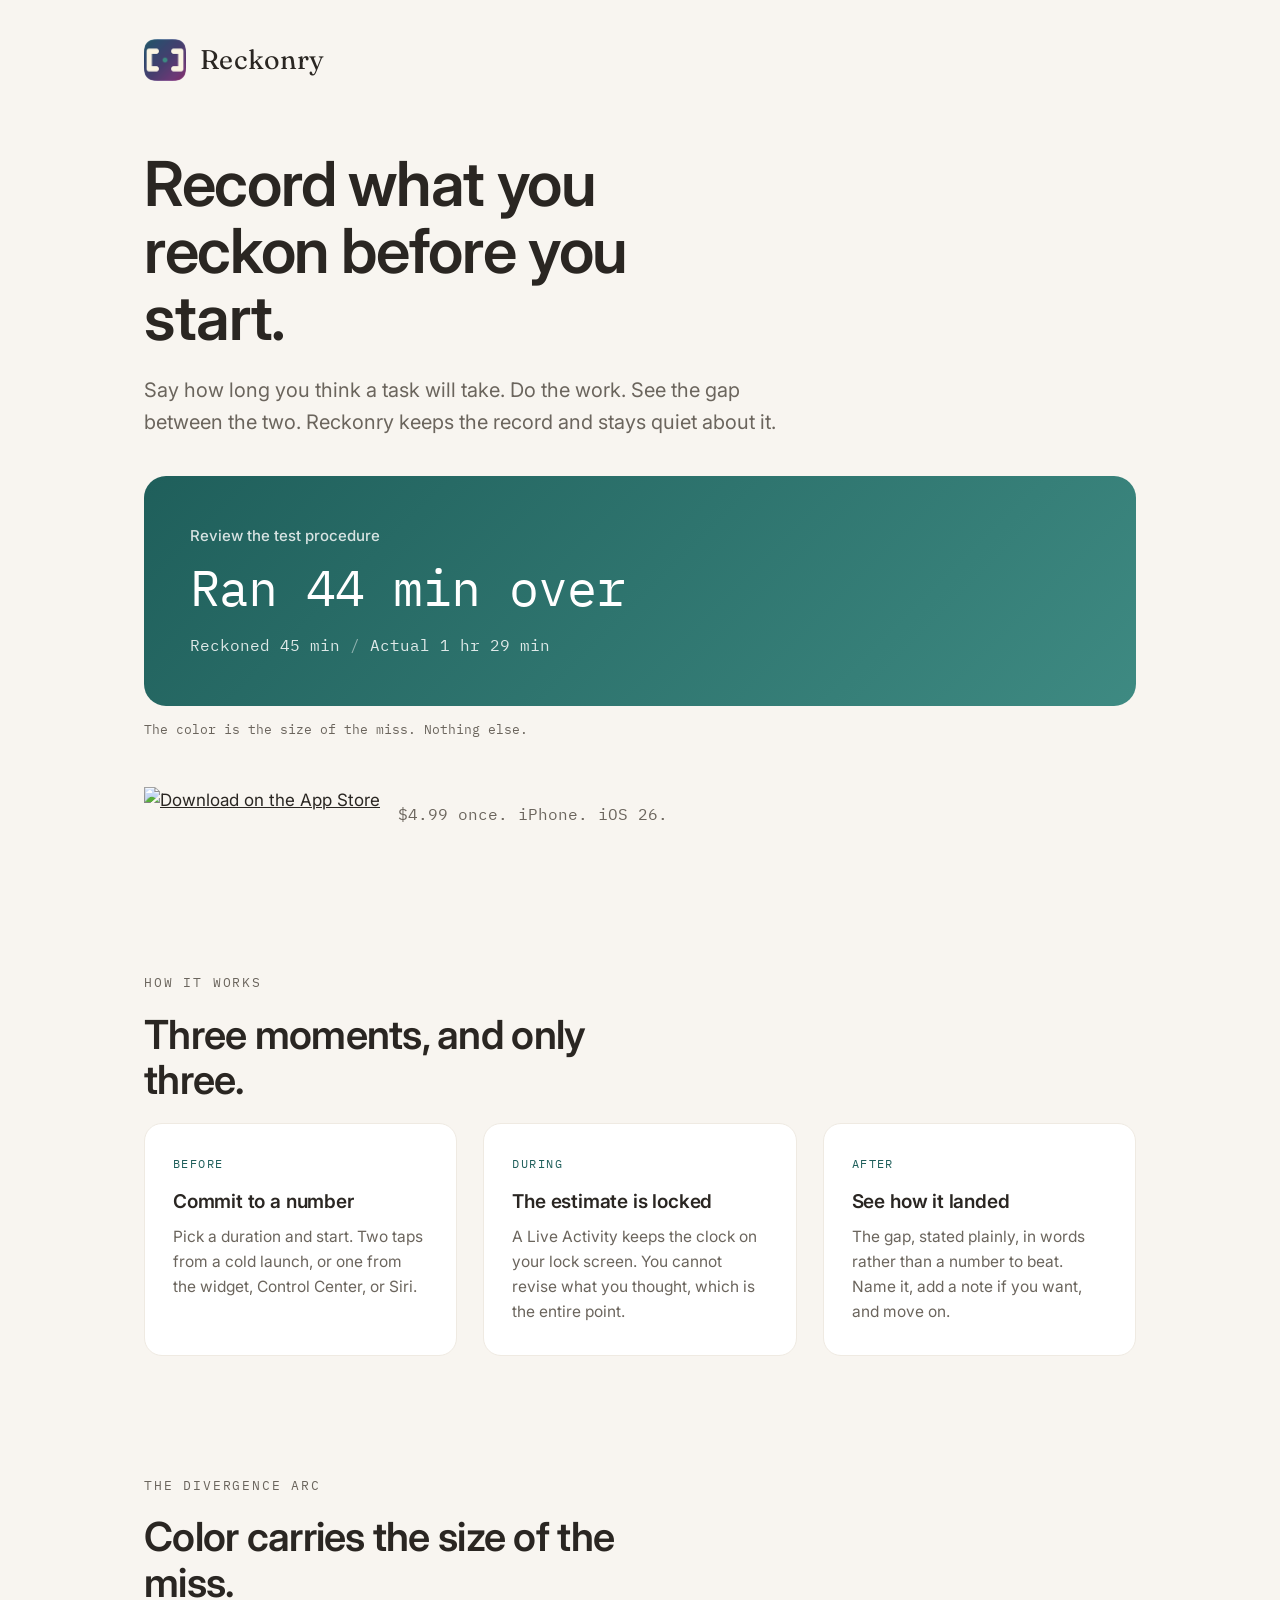
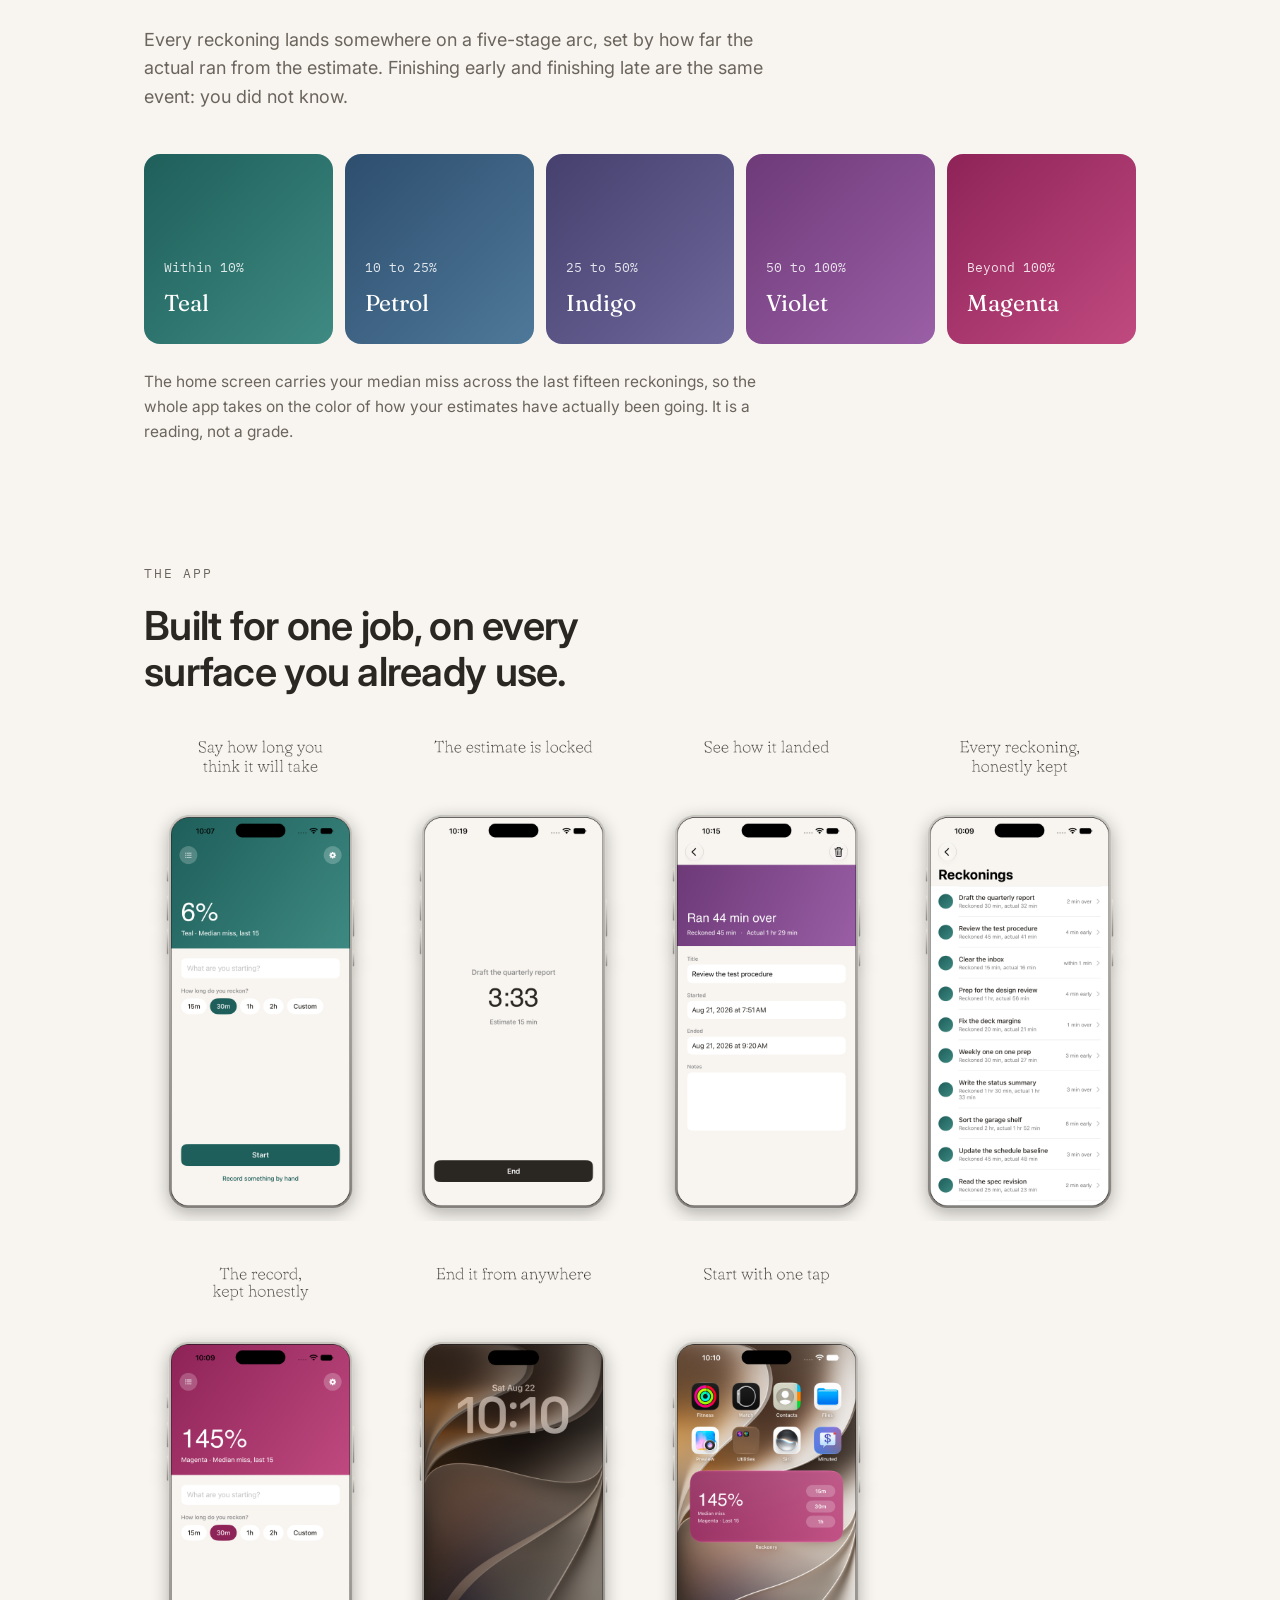
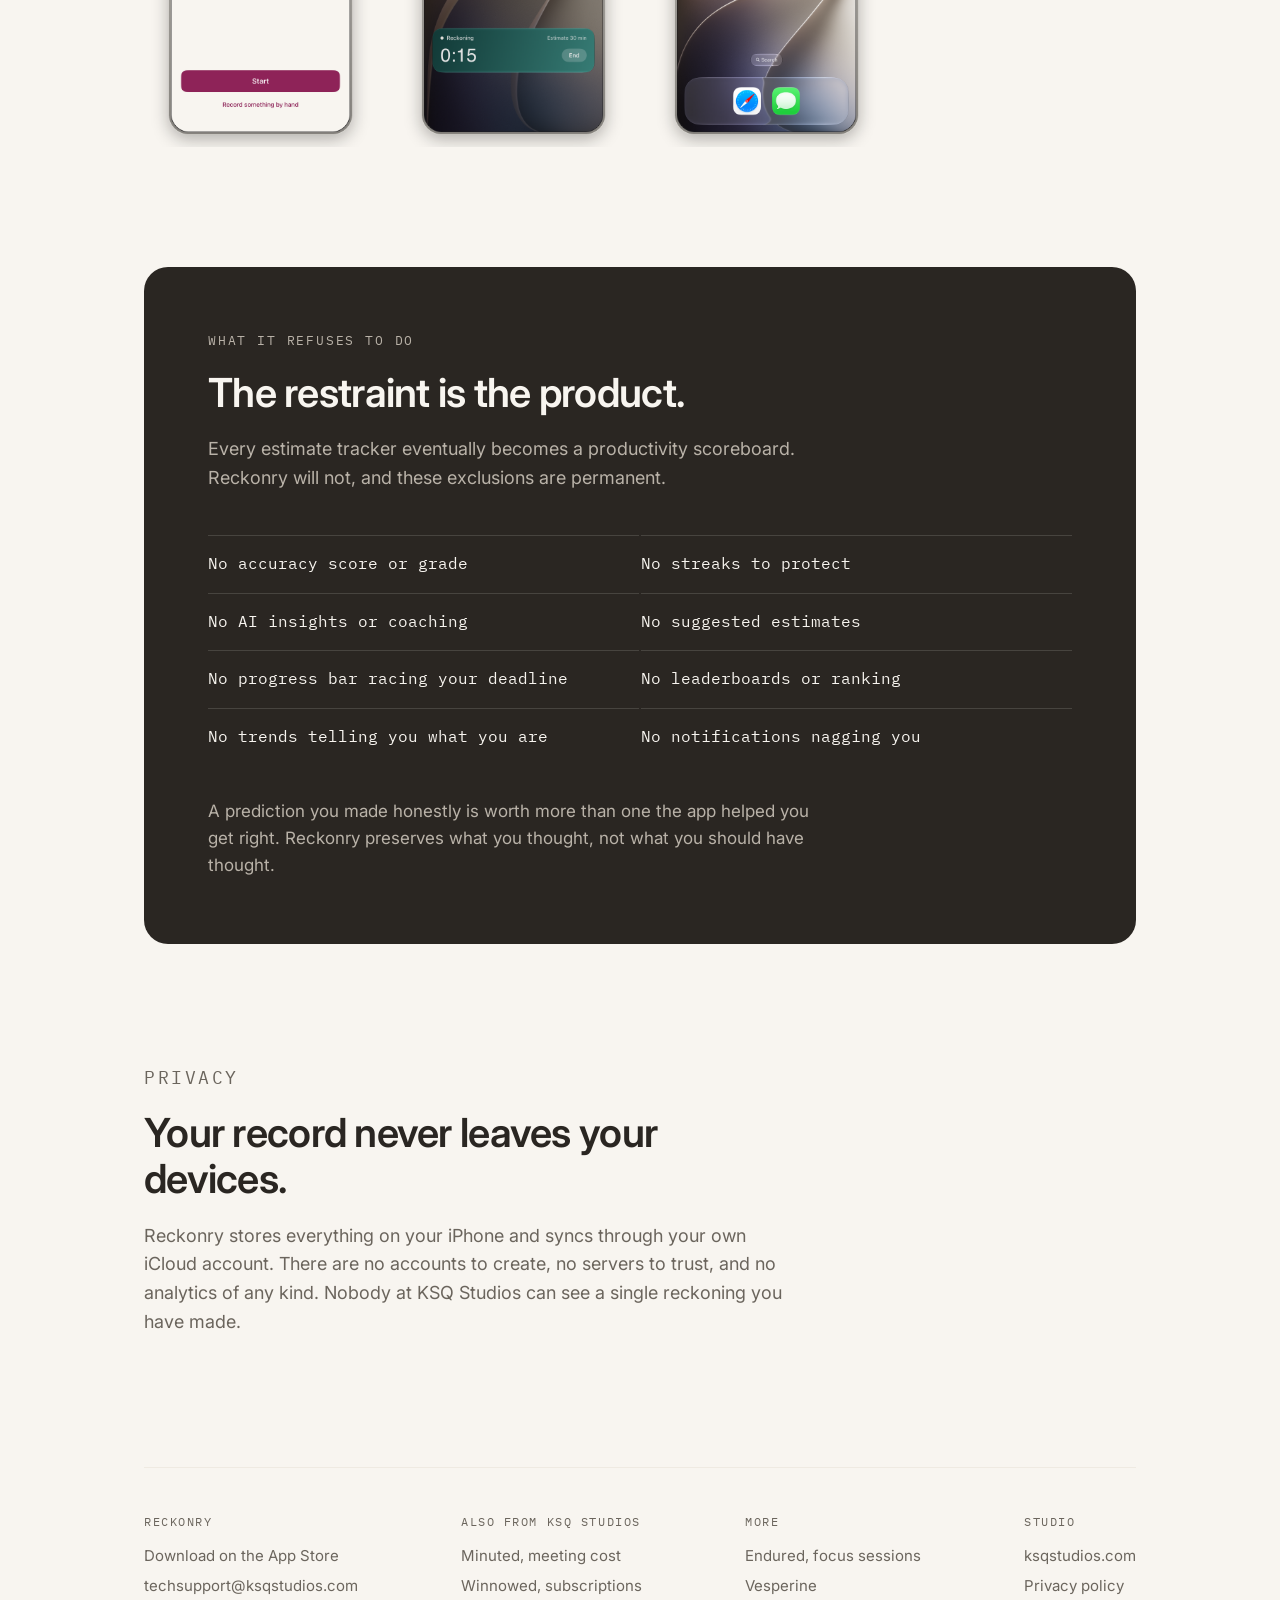
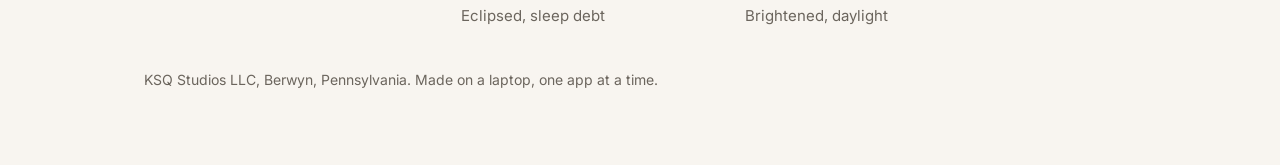
==== index.html @ 1746f442 "Reckonry site: index, privacy, support, assets" ====
<!DOCTYPE html>
<html lang="en">
<head>
<meta charset="utf-8">
<meta name="viewport" content="width=device-width, initial-scale=1">
<title>Reckonry, record what you reckon before you start</title>
<meta name="description" content="Reckonry records how long you think something will take, then how long it actually took. No score, no grade, no coaching. Just the record, honestly kept.">

<meta property="og:title" content="Reckonry">
<meta property="og:description" content="Record what you reckon before you start.">
<meta property="og:type" content="website">
<meta property="og:url" content="https://reckonry.app">
<meta property="og:image" content="https://reckonry.app/og-image.png">
<meta name="twitter:card" content="summary_large_image">
<link rel="apple-touch-icon" href="/apple-touch-icon.png">
<link rel="icon" href="/favicon.png">

<link rel="preconnect" href="https://fonts.googleapis.com">
<link rel="preconnect" href="https://fonts.gstatic.com" crossorigin>
<link href="https://fonts.googleapis.com/css2?family=Fraunces:opsz,wght@72,400;72,500&family=IBM+Plex+Mono:wght@400;500&family=Inter:wght@400;500;600&display=swap" rel="stylesheet">

<link rel="stylesheet" href="/styles.css">
</head>
<body>

<div class="wrap">
  <header class="masthead">
    <img src="/apple-touch-icon.png" alt="">
    <span class="name">Reckonry</span>
  </header>

  <div class="hero">
    <h1>Record what you reckon before you start.</h1>
    <p class="lede">Say how long you think a task will take. Do the work. See the gap between the two. Reckonry keeps the record and stays quiet about it.</p>

    <div class="specimen" id="specimen">
      <div class="task" id="sp-task">Review the test procedure</div>
      <div class="verdict" id="sp-verdict">Ran 44 min over</div>
      <div class="figures" id="sp-figures">
        <span>Reckoned 45 min</span><i>/</i><span>Actual 1 hr 29 min</span>
      </div>
    </div>
    <p class="hint">The color is the size of the miss. Nothing else.</p>

    <div class="buy">
      <a class="badge" href="#" aria-label="Download on the App Store">
        <img src="/app-store-badge.svg" alt="Download on the App Store">
      </a>
      <span class="price">$4.99 once. iPhone. iOS 26.</span>
    </div>
  </div>

  <section>
    <p class="eyebrow">How it works</p>
    <h2>Three moments, and only three.</h2>
    <div class="moments">
      <div class="moment">
        <div class="when">Before</div>
        <h3>Commit to a number</h3>
        <p>Pick a duration and start. Two taps from a cold launch, or one from the widget, Control Center, or Siri.</p>
      </div>
      <div class="moment">
        <div class="when">During</div>
        <h3>The estimate is locked</h3>
        <p>A Live Activity keeps the clock on your lock screen. You cannot revise what you thought, which is the entire point.</p>
      </div>
      <div class="moment">
        <div class="when">After</div>
        <h3>See how it landed</h3>
        <p>The gap, stated plainly, in words rather than a number to beat. Name it, add a note if you want, and move on.</p>
      </div>
    </div>
  </section>

  <section>
    <p class="eyebrow">The divergence arc</p>
    <h2>Color carries the size of the miss.</h2>
    <p class="section-lede">Every reckoning lands somewhere on a five-stage arc, set by how far the actual ran from the estimate. Finishing early and finishing late are the same event: you did not know.</p>
    <div class="arc">
      <div class="stage s1"><div class="band">Within 10%</div><div class="label">Teal</div></div>
      <div class="stage s2"><div class="band">10 to 25%</div><div class="label">Petrol</div></div>
      <div class="stage s3"><div class="band">25 to 50%</div><div class="label">Indigo</div></div>
      <div class="stage s4"><div class="band">50 to 100%</div><div class="label">Violet</div></div>
      <div class="stage s5"><div class="band">Beyond 100%</div><div class="label">Magenta</div></div>
    </div>
    <p class="arc-note">The home screen carries your median miss across the last fifteen reckonings, so the whole app takes on the color of how your estimates have actually been going. It is a reading, not a grade.</p>
  </section>

  <section>
    <p class="eyebrow">The app</p>
    <h2>Built for one job, on every surface you already use.</h2>
    <div class="shots">
      <img src="images/01.png" alt="Starting a reckoning with a duration chip">
      <img src="images/02.png" alt="A reckoning running against its estimate">
      <img src="images/03.png" alt="A completed record showing the divergence">
      <img src="images/04.png" alt="The list of past reckonings">
      <img src="images/05.png" alt="The home screen at the magenta stage">
      <img src="images/06.png" alt="A Live Activity on the lock screen">
      <img src="images/07.png" alt="The home screen widget with duration presets">
    </div>
  </section>

  <section>
    <div class="refusals">
      <p class="eyebrow" style="color:#B9B2A8">What it refuses to do</p>
      <h2>The restraint is the product.</h2>
      <p class="section-lede">Every estimate tracker eventually becomes a productivity scoreboard. Reckonry will not, and these exclusions are permanent.</p>
      <ul class="refusal-list">
        <li>No accuracy score or grade</li>
        <li>No streaks to protect</li>
        <li>No AI insights or coaching</li>
        <li>No suggested estimates</li>
        <li>No progress bar racing your deadline</li>
        <li>No leaderboards or ranking</li>
        <li>No trends telling you what you are</li>
        <li>No notifications nagging you</li>
      </ul>
      <p class="close">A prediction you made honestly is worth more than one the app helped you get right. Reckonry preserves what you thought, not what you should have thought.</p>
    </div>
  </section>

  <section class="privacy">
    <p class="eyebrow">Privacy</p>
    <h2>Your record never leaves your devices.</h2>
    <p>Reckonry stores everything on your iPhone and syncs through your own iCloud account. There are no accounts to create, no servers to trust, and no analytics of any kind. Nobody at KSQ Studios can see a single reckoning you have made.</p>
  </section>

  <footer>
    <div class="foot-grid">
      <div>
        <div class="foot-title">Reckonry</div>
        <a href="#">Download on the App Store</a>
        <a href="mailto:techsupport@ksqstudios.com">techsupport@ksqstudios.com</a>
      </div>
      <div>
        <div class="foot-title">Also from KSQ Studios</div>
        <a href="https://minuted.org">Minuted, meeting cost</a>
        <a href="https://winnowed.app">Winnowed, subscriptions</a>
        <a href="https://eclipsedsleep.com">Eclipsed, sleep debt</a>
      </div>
      <div>
        <div class="foot-title">More</div>
        <a href="https://endured.app">Endured, focus sessions</a>
        <a href="https://vesperine.app">Vesperine</a>
        <a href="https://brightened.app">Brightened, daylight</a>
      </div>
      <div>
        <div class="foot-title">Studio</div>
        <a href="https://ksqstudios.com">ksqstudios.com</a>
        <a href="/privacy.html">Privacy policy</a>
      </div>
    </div>
    <p class="colophon">KSQ Studios LLC, Berwyn, Pennsylvania. Made on a laptop, one app at a time.</p>
  </footer>
</div>

<script>
(function(){
  var specimens = [
    {task:"Clear the inbox",              verdict:"Within a minute of the estimate", reckoned:"Reckoned 15 min", actual:"Actual 16 min",        stage:["#1F5F5B","#3E8A82"]},
    {task:"Prep for the design review",   verdict:"Ran 12 min over",                 reckoned:"Reckoned 1 hr",   actual:"Actual 1 hr 12 min",   stage:["#2E4E6E","#4E7899"]},
    {task:"Sort the garage shelf",        verdict:"Finished 38 min early",           reckoned:"Reckoned 2 hr",   actual:"Actual 1 hr 22 min",   stage:["#46406E","#6E689C"]},
    {task:"Review the test procedure",    verdict:"Ran 44 min over",                 reckoned:"Reckoned 45 min", actual:"Actual 1 hr 29 min",   stage:["#6E3A78","#9A5FA6"]},
    {task:"Rework the cost estimate",     verdict:"Ran 4 hr 20 min over",            reckoned:"Reckoned 3 hr",   actual:"Actual 7 hr 20 min",   stage:["#8E2358","#C04A80"]}
  ];

  var el = document.getElementById("specimen");
  var task = document.getElementById("sp-task");
  var verdict = document.getElementById("sp-verdict");
  var figures = document.getElementById("sp-figures");
  var i = 3;

  var reduced = window.matchMedia("(prefers-reduced-motion: reduce)").matches;
  if (reduced) return;

  function render(s){
    el.style.background = "linear-gradient(135deg," + s.stage[0] + "," + s.stage[1] + ")";
    task.textContent = s.task;
    verdict.textContent = s.verdict;
    figures.innerHTML = "<span>" + s.reckoned + "</span><i>/</i><span>" + s.actual + "</span>";
    [task, verdict, figures].forEach(function(n){
      n.classList.remove("fade");
      void n.offsetWidth;
      n.classList.add("fade");
    });
  }

  setInterval(function(){
    i = (i + 1) % specimens.length;
    render(specimens[i]);
  }, 4200);
})();
</script>

</body>
</html>
---- styles.css ----
/* ==========================================================================
   Reckonry, reckonry.app
   Shared stylesheet for index, privacy, and support.

   Type roles mirror the app itself:
     Fraunces      wordmark and arc stage names only
     IBM Plex Mono display figures, eyebrows, data
     Inter         everything else
   ========================================================================== */

:root{
  --cream:#F8F5F0;
  --cream-deep:#EFEAE2;
  --ink:#2A2622;
  --ink-soft:#6B655D;
  --ink-dim:#B9B2A8;

  /* The divergence arc */
  --teal-top:#1F5F5B;    --teal-bot:#3E8A82;
  --petrol-top:#2E4E6E;  --petrol-bot:#4E7899;
  --indigo-top:#46406E;  --indigo-bot:#6E689C;
  --violet-top:#6E3A78;  --violet-bot:#9A5FA6;
  --magenta-top:#8E2358; --magenta-bot:#C04A80;

  --display:"IBM Plex Mono", ui-monospace, monospace;
  --word:"Fraunces", Georgia, serif;
  --body:"Inter", -apple-system, BlinkMacSystemFont, sans-serif;

  --gutter:clamp(20px, 5vw, 64px);
  --measure:1120px;
  --measure-prose:760px;
  --measure-support:800px;
}

*{box-sizing:border-box}
html{scroll-behavior:smooth}

@media (prefers-reduced-motion:reduce){
  html{scroll-behavior:auto}
  *{animation-duration:.01ms !important;transition-duration:.01ms !important}
}

body{
  margin:0;background:var(--cream);color:var(--ink);
  font-family:var(--body);font-size:17px;line-height:1.6;
  -webkit-font-smoothing:antialiased;
}
a{color:inherit}
:focus-visible{outline:3px solid var(--teal-bot);outline-offset:3px;border-radius:4px}

.wrap{max-width:var(--measure);margin:0 auto;padding-inline:var(--gutter)}
.wrap-prose{max-width:var(--measure-prose);margin:0 auto;padding-inline:var(--gutter)}
.wrap-support{max-width:var(--measure-support);margin:0 auto;padding-inline:var(--gutter)}

/* --------------------------------------------------------------- masthead */
.masthead{display:flex;align-items:center;gap:14px;padding:38px 0 0;
  text-decoration:none;color:inherit}
.masthead img{width:42px;height:42px;border-radius:10px}
.masthead .name{font-family:var(--word);font-size:27px;letter-spacing:.01em}

/* ------------------------------------------------------------------- hero */
.hero{padding:70px 0 10px}
.hero h1{
  font-family:var(--body);font-weight:600;
  font-size:clamp(34px,6.2vw,62px);line-height:1.08;
  letter-spacing:-.022em;margin:0 0 22px;max-width:15ch;
}
.hero p.lede{
  font-size:clamp(17px,2.2vw,20px);color:var(--ink-soft);
  max-width:52ch;margin:0 0 38px;
}

/* --------------------------------------------- specimen, the signature */
.specimen{
  border-radius:22px;padding:clamp(28px,5vw,46px);color:#fff;
  background:linear-gradient(135deg,var(--teal-top),var(--teal-bot));
  transition:background 900ms ease;
  min-height:230px;display:flex;flex-direction:column;justify-content:center;
}
.specimen .task{
  font-family:var(--body);font-weight:500;font-size:15px;
  opacity:.82;margin-bottom:12px;
}
.specimen .verdict{
  font-family:var(--display);font-weight:400;
  font-size:clamp(28px,5.4vw,50px);line-height:1.1;letter-spacing:-.02em;
  margin-bottom:18px;
}
.specimen .figures{font-family:var(--display);font-size:clamp(13px,1.7vw,16px);opacity:.85}
.specimen .figures span{white-space:nowrap}
.specimen .figures i{font-style:normal;opacity:.55;padding:0 10px}

.fade{animation:fade 900ms ease}
@keyframes fade{from{opacity:.15}to{opacity:1}}

.hint{font-size:13px;color:var(--ink-soft);margin:14px 0 0;font-family:var(--display)}

/* -------------------------------------------------------------------- buy */
.buy{display:flex;flex-wrap:wrap;align-items:center;gap:18px;margin:46px 0 0}
.badge{display:inline-block}
.badge img{height:56px;display:block}
.price{font-family:var(--display);font-size:16px;color:var(--ink-soft)}

/* --------------------------------------------------------------- sections */
section{padding:clamp(70px,10vw,120px) 0 0}

.eyebrow{
  font-family:var(--display);font-size:13px;letter-spacing:.14em;
  text-transform:uppercase;color:var(--ink-soft);margin:0 0 18px;
}
h2{
  font-family:var(--body);font-weight:600;
  font-size:clamp(26px,4vw,40px);line-height:1.14;letter-spacing:-.018em;
  margin:0 0 20px;max-width:20ch;
}
.section-lede{color:var(--ink-soft);max-width:58ch;margin:0 0 42px;font-size:18px}

/* --------------------------------------------------------- three moments */
.moments{display:grid;gap:26px;grid-template-columns:repeat(3,1fr)}
.moment{background:#fff;border-radius:18px;padding:30px 28px;border:1px solid var(--cream-deep)}
.moment .when{
  font-family:var(--display);font-size:12px;letter-spacing:.12em;
  text-transform:uppercase;color:var(--teal-top);margin-bottom:14px;
}
.moment h3{font-size:19px;font-weight:600;margin:0 0 8px;letter-spacing:-.01em}
.moment p{margin:0;color:var(--ink-soft);font-size:15.5px}

/* ---------------------------------------------------------------- the arc */
.arc{display:grid;gap:12px;grid-template-columns:repeat(5,1fr)}
.stage{
  border-radius:16px;padding:26px 20px 22px;color:#fff;min-height:190px;
  display:flex;flex-direction:column;justify-content:flex-end;
}
.stage .band{font-family:var(--display);font-size:13px;opacity:.85}
.stage .label{font-family:var(--word);font-size:23px;margin-top:6px}
.s1{background:linear-gradient(135deg,var(--teal-top),var(--teal-bot))}
.s2{background:linear-gradient(135deg,var(--petrol-top),var(--petrol-bot))}
.s3{background:linear-gradient(135deg,var(--indigo-top),var(--indigo-bot))}
.s4{background:linear-gradient(135deg,var(--violet-top),var(--violet-bot))}
.s5{background:linear-gradient(135deg,var(--magenta-top),var(--magenta-bot))}
.arc-note{color:var(--ink-soft);font-size:15.5px;max-width:62ch;margin:26px 0 0}

/* ------------------------------------------------------------------ shots */
.shots{display:grid;gap:20px;grid-template-columns:repeat(4,1fr)}
.shots img{width:100%;height:auto;border-radius:14px;display:block}

/* --------------------------------------------------------------- refusals */
.refusals{background:var(--ink);color:var(--cream);border-radius:24px;
  padding:clamp(34px,6vw,64px)}
.refusals h2{color:var(--cream)}
.refusals .eyebrow{color:var(--ink-dim)}
.refusals .section-lede{color:var(--ink-dim)}
.refusal-list{list-style:none;margin:0;padding:0;display:grid;gap:2px;
  grid-template-columns:repeat(2,1fr)}
.refusal-list li{
  font-family:var(--display);font-size:15.5px;padding:15px 0;
  border-top:1px solid rgba(248,245,240,.14);
}
.refusals .close{margin:34px 0 0;color:var(--ink-dim);max-width:56ch}

/* ---------------------------------------------------------------- privacy */
.privacy p{max-width:58ch;color:var(--ink-soft);font-size:18px}

/* ------------------------------------------------- interior pages, shared */
.page-head{padding:64px 0 0}
.page-head h1{
  font-family:var(--body);font-weight:600;font-size:clamp(30px,5vw,46px);
  line-height:1.1;letter-spacing:-.02em;margin:0 0 16px;
}
.page-head .lede{color:var(--ink-soft);font-size:19px;max-width:56ch;margin:0 0 44px}
.updated{font-family:var(--display);font-size:13px;color:var(--ink-soft);margin:0 0 46px}

.page-body a{color:var(--teal-top)}
.page-body h2{
  font-family:var(--body);font-weight:600;font-size:22px;
  letter-spacing:-.012em;margin:44px 0 12px;max-width:none;
}
.page-body p{margin:0 0 18px}
.page-body ul{margin:0 0 18px;padding-left:22px}
.page-body li{margin-bottom:8px}

/* Gradient statement card, used on both interior pages */
.card-teal{
  border-radius:20px;padding:clamp(26px,4vw,38px);color:#fff;margin-bottom:54px;
  background:linear-gradient(135deg,var(--teal-top),var(--teal-bot));
}
.card-teal p{margin:0;font-family:var(--display);
  font-size:clamp(17px,2.4vw,22px);line-height:1.45}

/* ------------------------------------------------------- support contact */
.contact-card{
  border-radius:20px;padding:clamp(26px,4vw,36px);color:#fff;margin-bottom:56px;
  background:linear-gradient(135deg,var(--teal-top),var(--teal-bot));
}
.contact-card .label{
  font-family:var(--display);font-size:12px;letter-spacing:.14em;
  text-transform:uppercase;opacity:.8;margin-bottom:12px;
}
.contact-card a{color:#fff;font-family:var(--display);
  font-size:clamp(17px,2.6vw,24px);text-decoration:none;
  border-bottom:1px solid rgba(255,255,255,.45)}
.contact-card p{margin:16px 0 0;opacity:.88;font-size:15.5px;max-width:52ch}

/* ------------------------------------------------------------ support q&a */
.qa{border-top:1px solid var(--cream-deep);padding:26px 0}
.qa h2{font-family:var(--body);font-weight:600;font-size:19px;
  letter-spacing:-.01em;margin:0 0 10px;max-width:none}
.qa p{margin:0 0 14px;color:var(--ink-soft)}
.qa p:last-child{margin-bottom:0}
.qa ol{margin:0 0 14px;padding-left:22px;color:var(--ink-soft)}
.qa li{margin-bottom:7px}

/* ----------------------------------------------------------------- footer */
footer{margin-top:clamp(80px,11vw,130px);padding:44px 0 60px;
  border-top:1px solid var(--cream-deep)}
.foot-grid{display:flex;flex-wrap:wrap;gap:34px;justify-content:space-between;
  align-items:flex-start}
.foot-grid a{color:var(--ink-soft);text-decoration:none;font-size:15px;
  display:block;padding:3px 0}
.foot-grid a:hover{color:var(--ink)}
.foot-title{font-family:var(--display);font-size:12px;letter-spacing:.13em;
  text-transform:uppercase;color:var(--ink-soft);margin-bottom:10px}
.colophon{margin-top:38px;font-size:14px;color:var(--ink-soft)}

.foot-simple{margin-top:80px;padding:38px 0 60px;border-top:1px solid var(--cream-deep);
  font-size:15px;color:var(--ink-soft)}
.foot-simple a{color:var(--ink-soft)}
.foot-simple p{margin:0 0 8px}

/* ------------------------------------------------------------ responsive */
@media (max-width:900px){
  .moments{grid-template-columns:1fr}
  .arc{grid-template-columns:repeat(2,1fr)}
  .shots{grid-template-columns:repeat(2,1fr)}
  .refusal-list{grid-template-columns:1fr}
}
@media (max-width:520px){
  .arc{grid-template-columns:1fr}
  .shots{grid-template-columns:1fr}
}
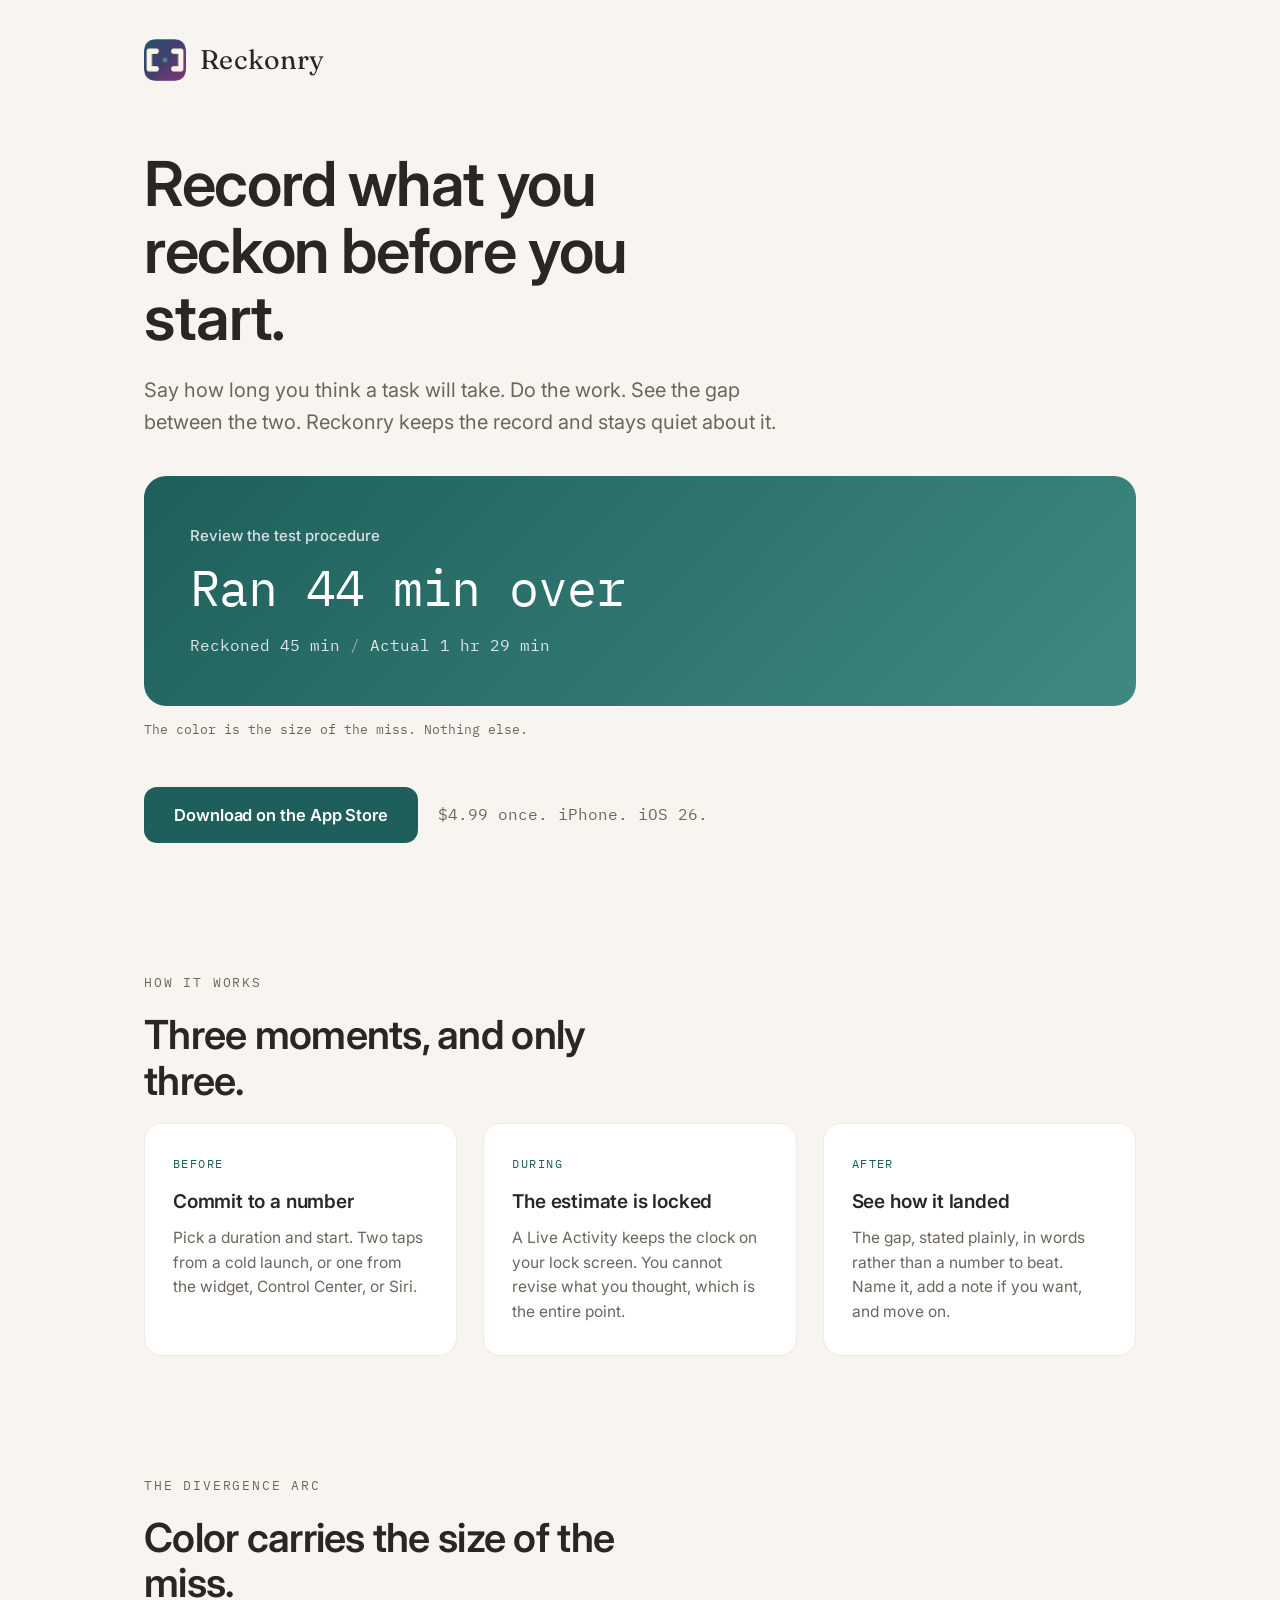
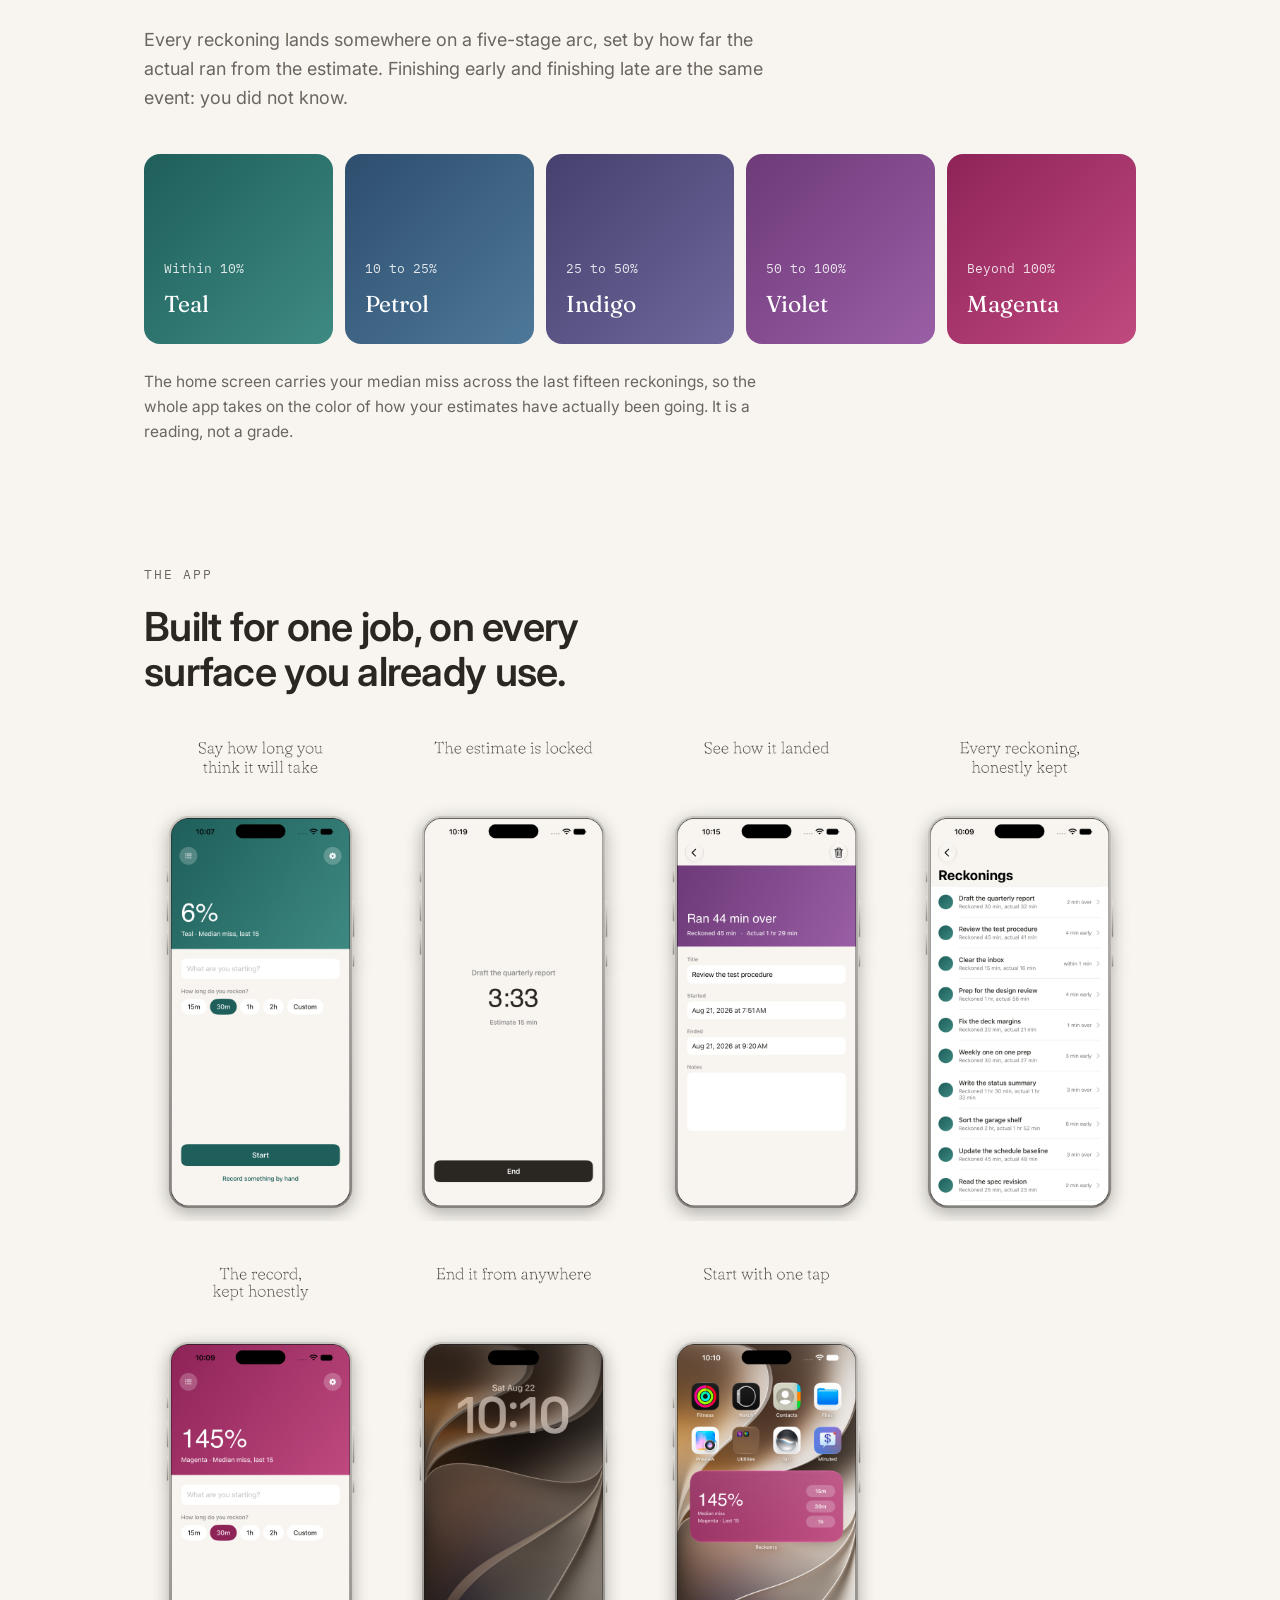
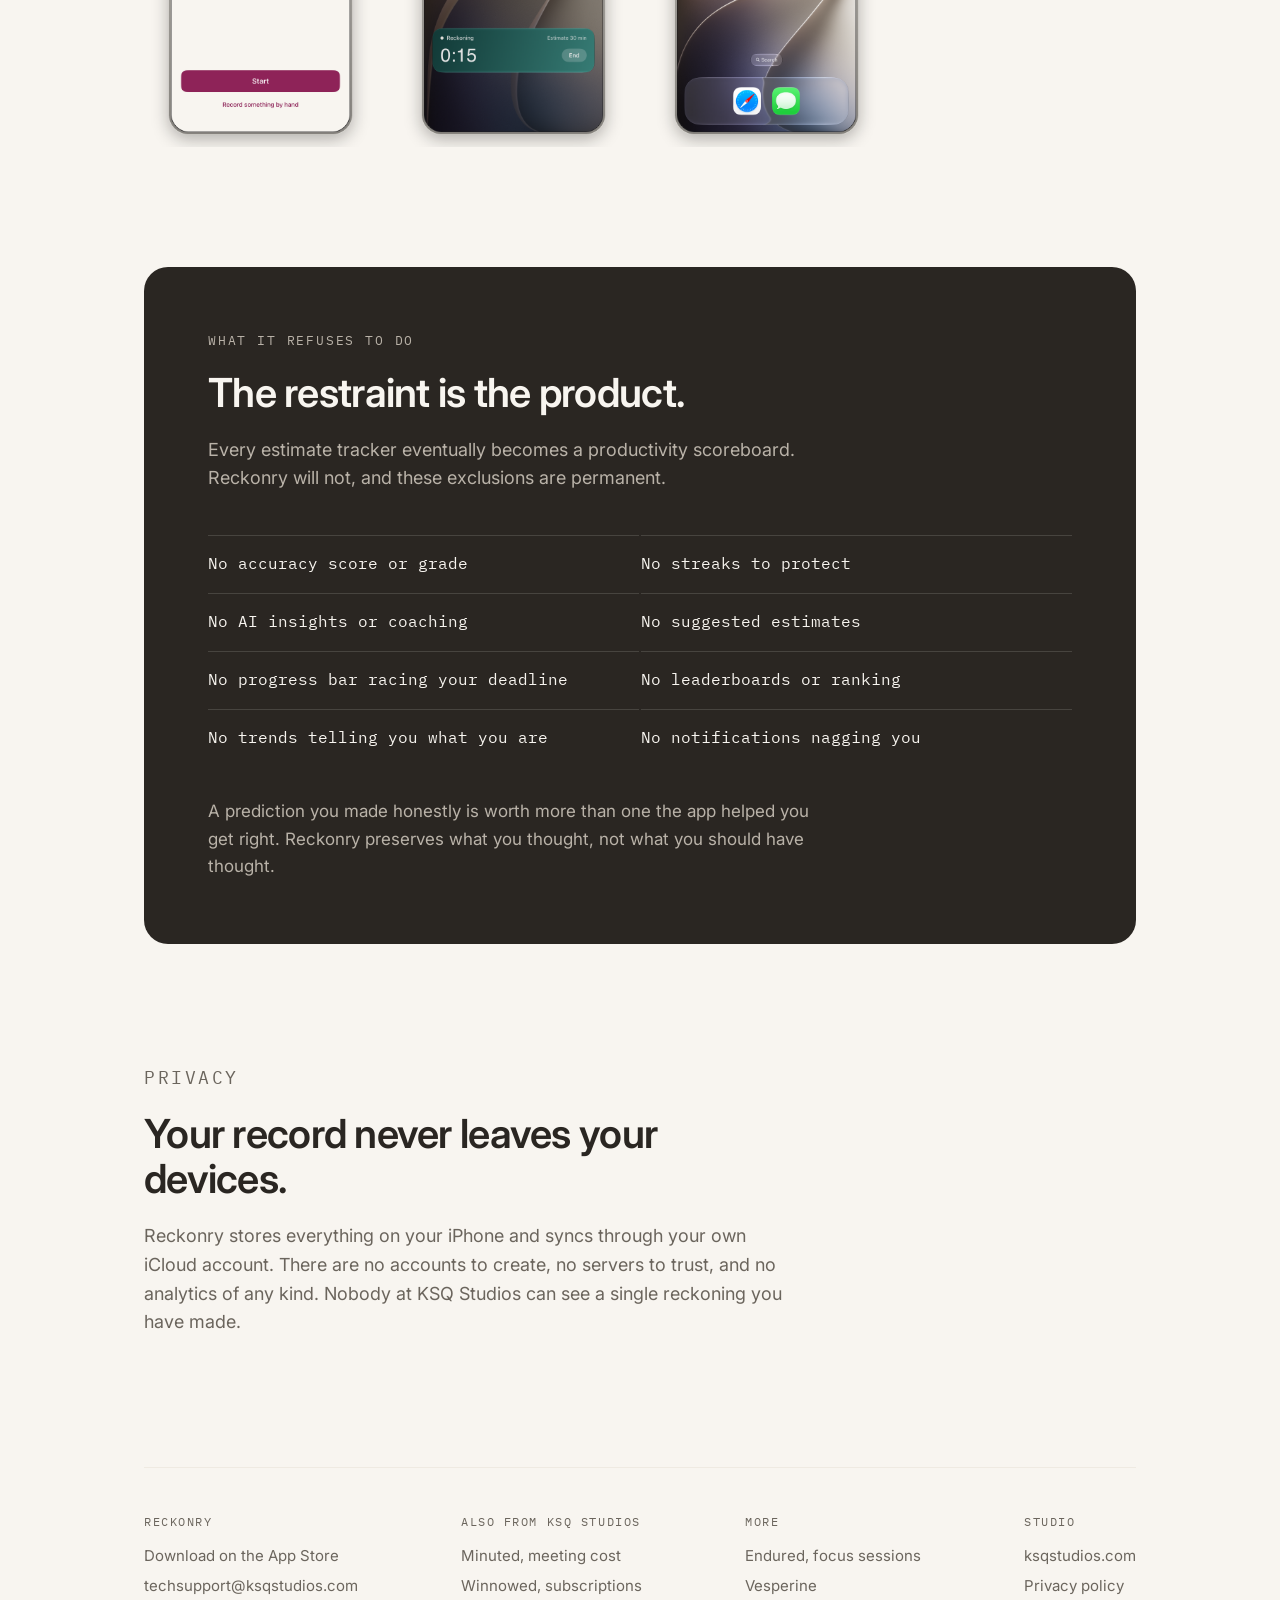
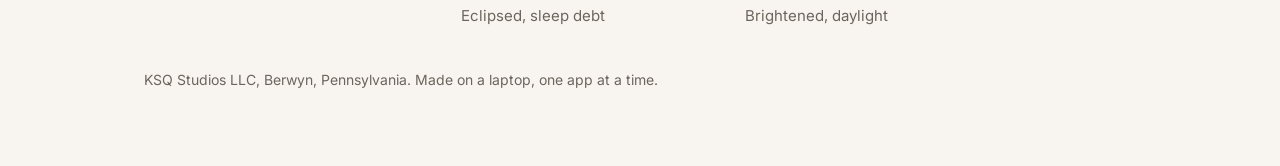
==== commit 1fac4f93: "Replace App Store badge with text link, matching sibling sites" ====
--- a/index.html
+++ b/index.html
@@ -43,9 +43,7 @@
     <p class="hint">The color is the size of the miss. Nothing else.</p>
 
     <div class="buy">
-      <a class="badge" href="#" aria-label="Download on the App Store">
-        <img src="/app-store-badge.svg" alt="Download on the App Store">
-      </a>
+      <a class="cta" href="#">Download on the App Store</a>
       <span class="price">$4.99 once. iPhone. iOS 26.</span>
     </div>
   </div>
--- a/styles.css
+++ b/styles.css
@@ -96,9 +96,15 @@
 .hint{font-size:13px;color:var(--ink-soft);margin:14px 0 0;font-family:var(--display)}
 
 /* -------------------------------------------------------------------- buy */
-.buy{display:flex;flex-wrap:wrap;align-items:center;gap:18px;margin:46px 0 0}
-.badge{display:inline-block}
-.badge img{height:56px;display:block}
+.buy{display:flex;flex-wrap:wrap;align-items:center;gap:20px;margin:46px 0 0}
+.cta{
+  display:inline-block;text-decoration:none;
+  font-family:var(--body);font-weight:600;font-size:16.5px;letter-spacing:-.005em;
+  color:#fff;background:var(--teal-top);
+  padding:15px 30px;border-radius:13px;
+  transition:background 200ms ease;
+}
+.cta:hover{background:var(--teal-bot)}
 .price{font-family:var(--display);font-size:16px;color:var(--ink-soft)}
 
 /* --------------------------------------------------------------- sections */
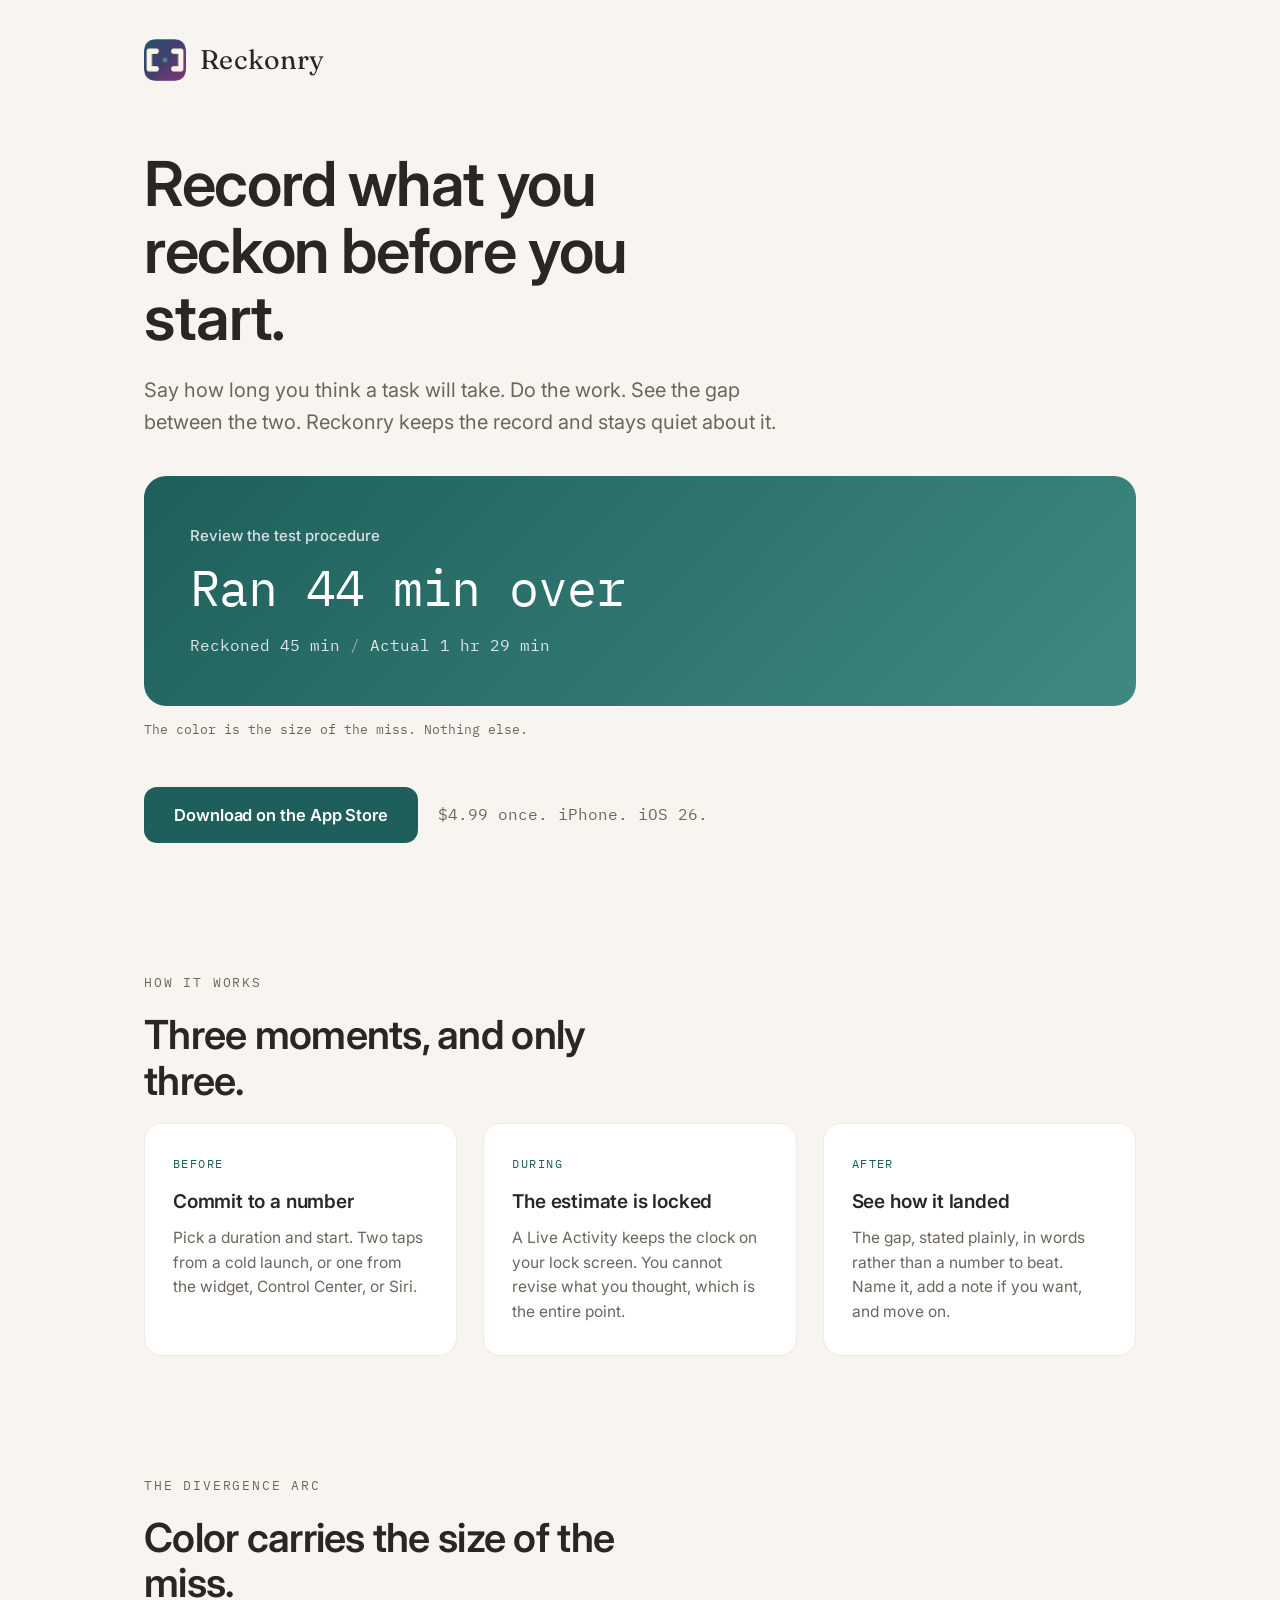
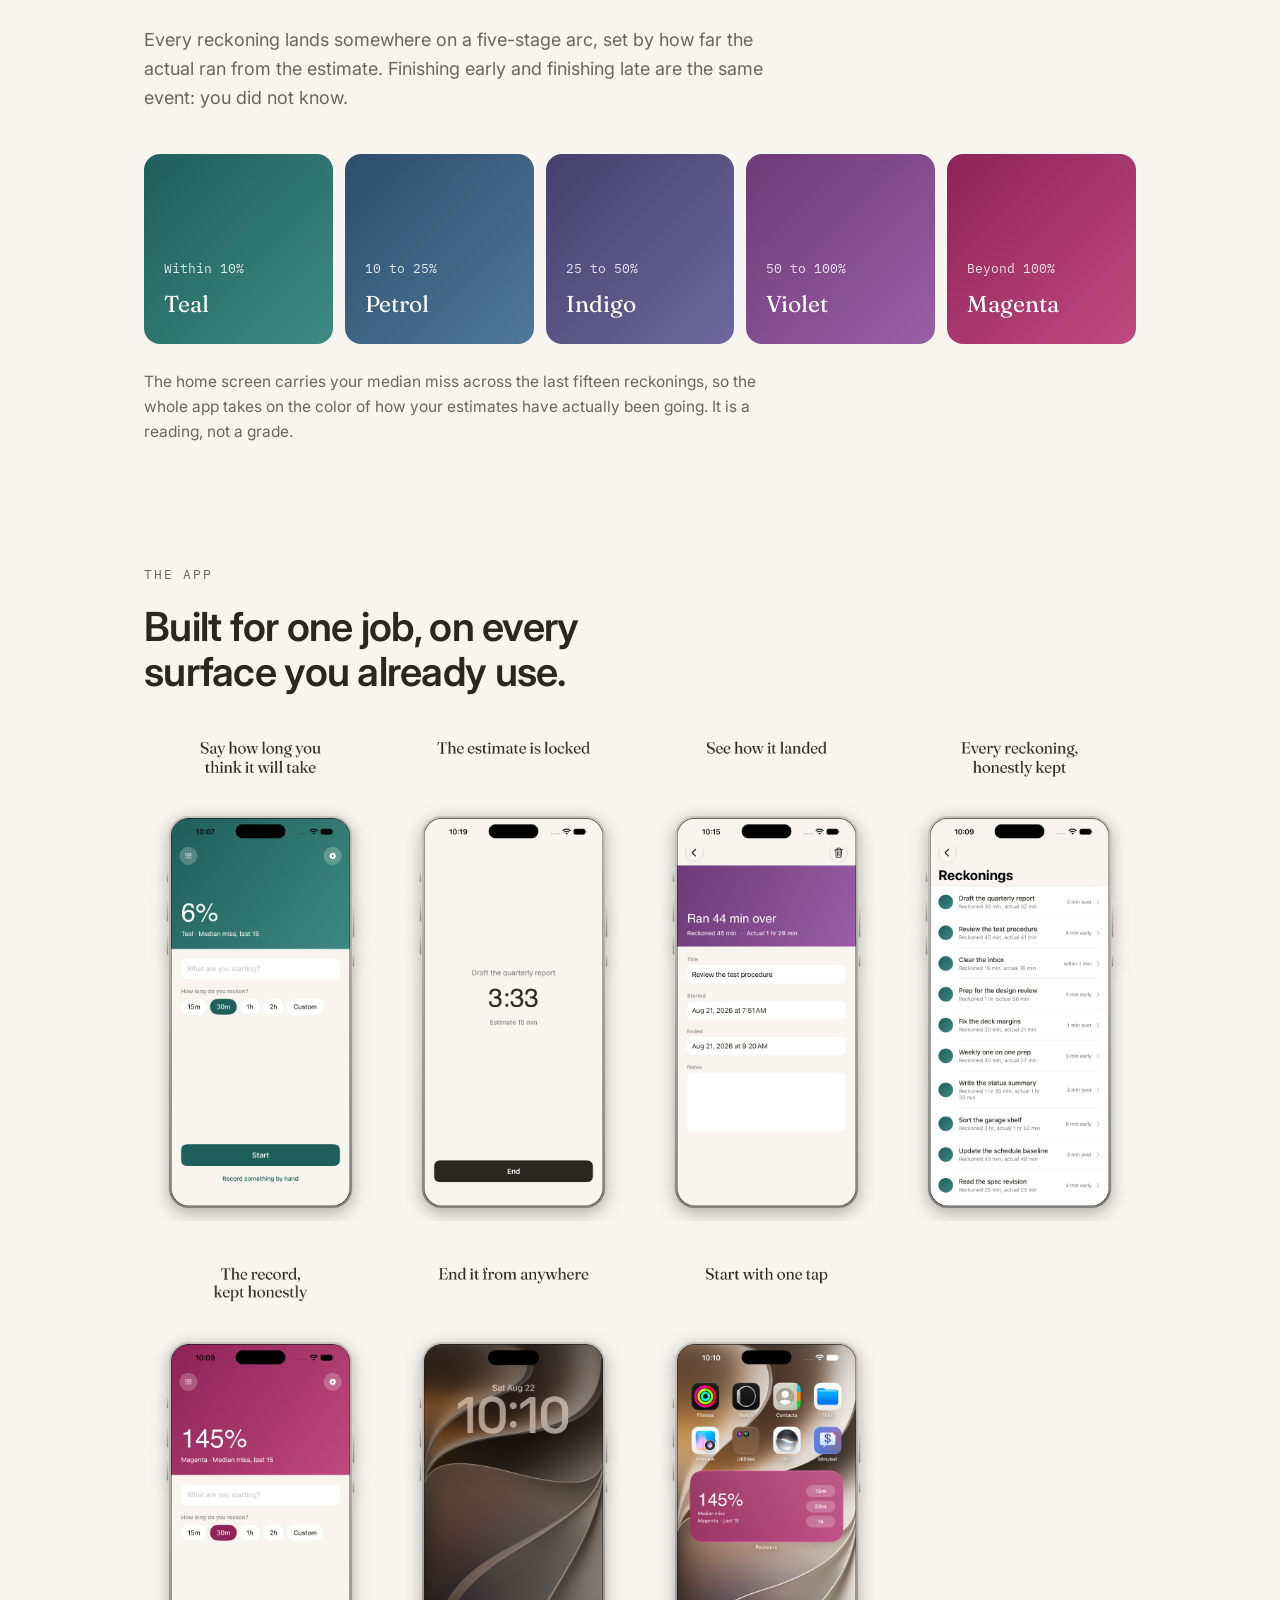
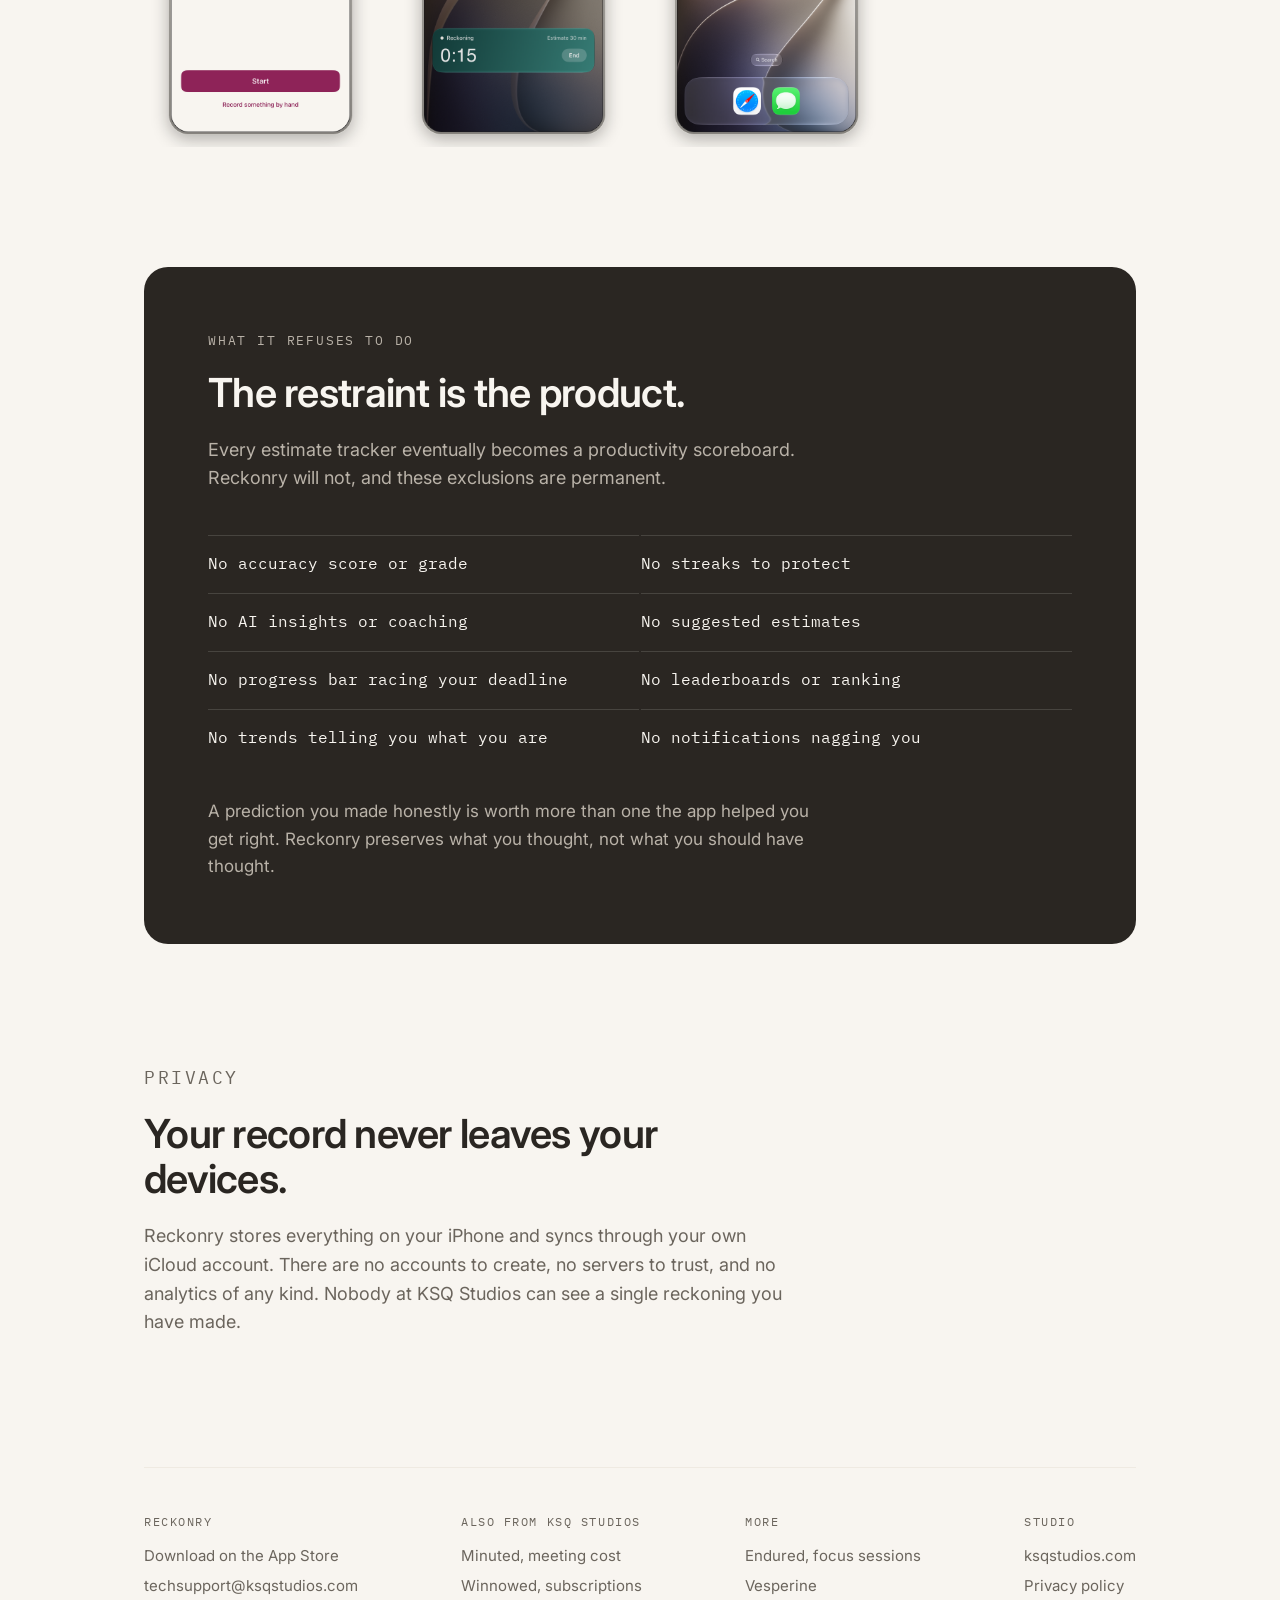
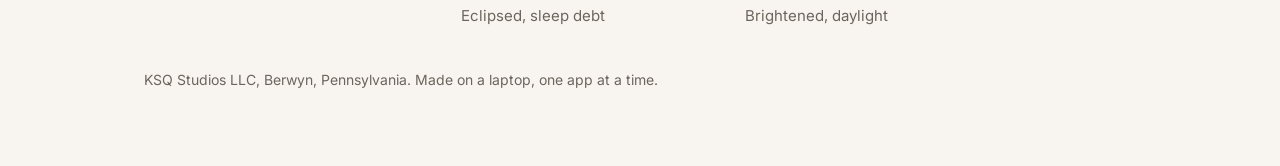
==== commit 7fd49351: "Update Eclipsed link to eclipsedsleep.app" ====
--- a/index.html
+++ b/index.html
@@ -134,7 +134,7 @@
         <div class="foot-title">Also from KSQ Studios</div>
         <a href="https://minuted.org">Minuted, meeting cost</a>
         <a href="https://winnowed.app">Winnowed, subscriptions</a>
-        <a href="https://eclipsedsleep.com">Eclipsed, sleep debt</a>
+        <a href="https://eclipsedsleep.app">Eclipsed, sleep debt</a>
       </div>
       <div>
         <div class="foot-title">More</div>
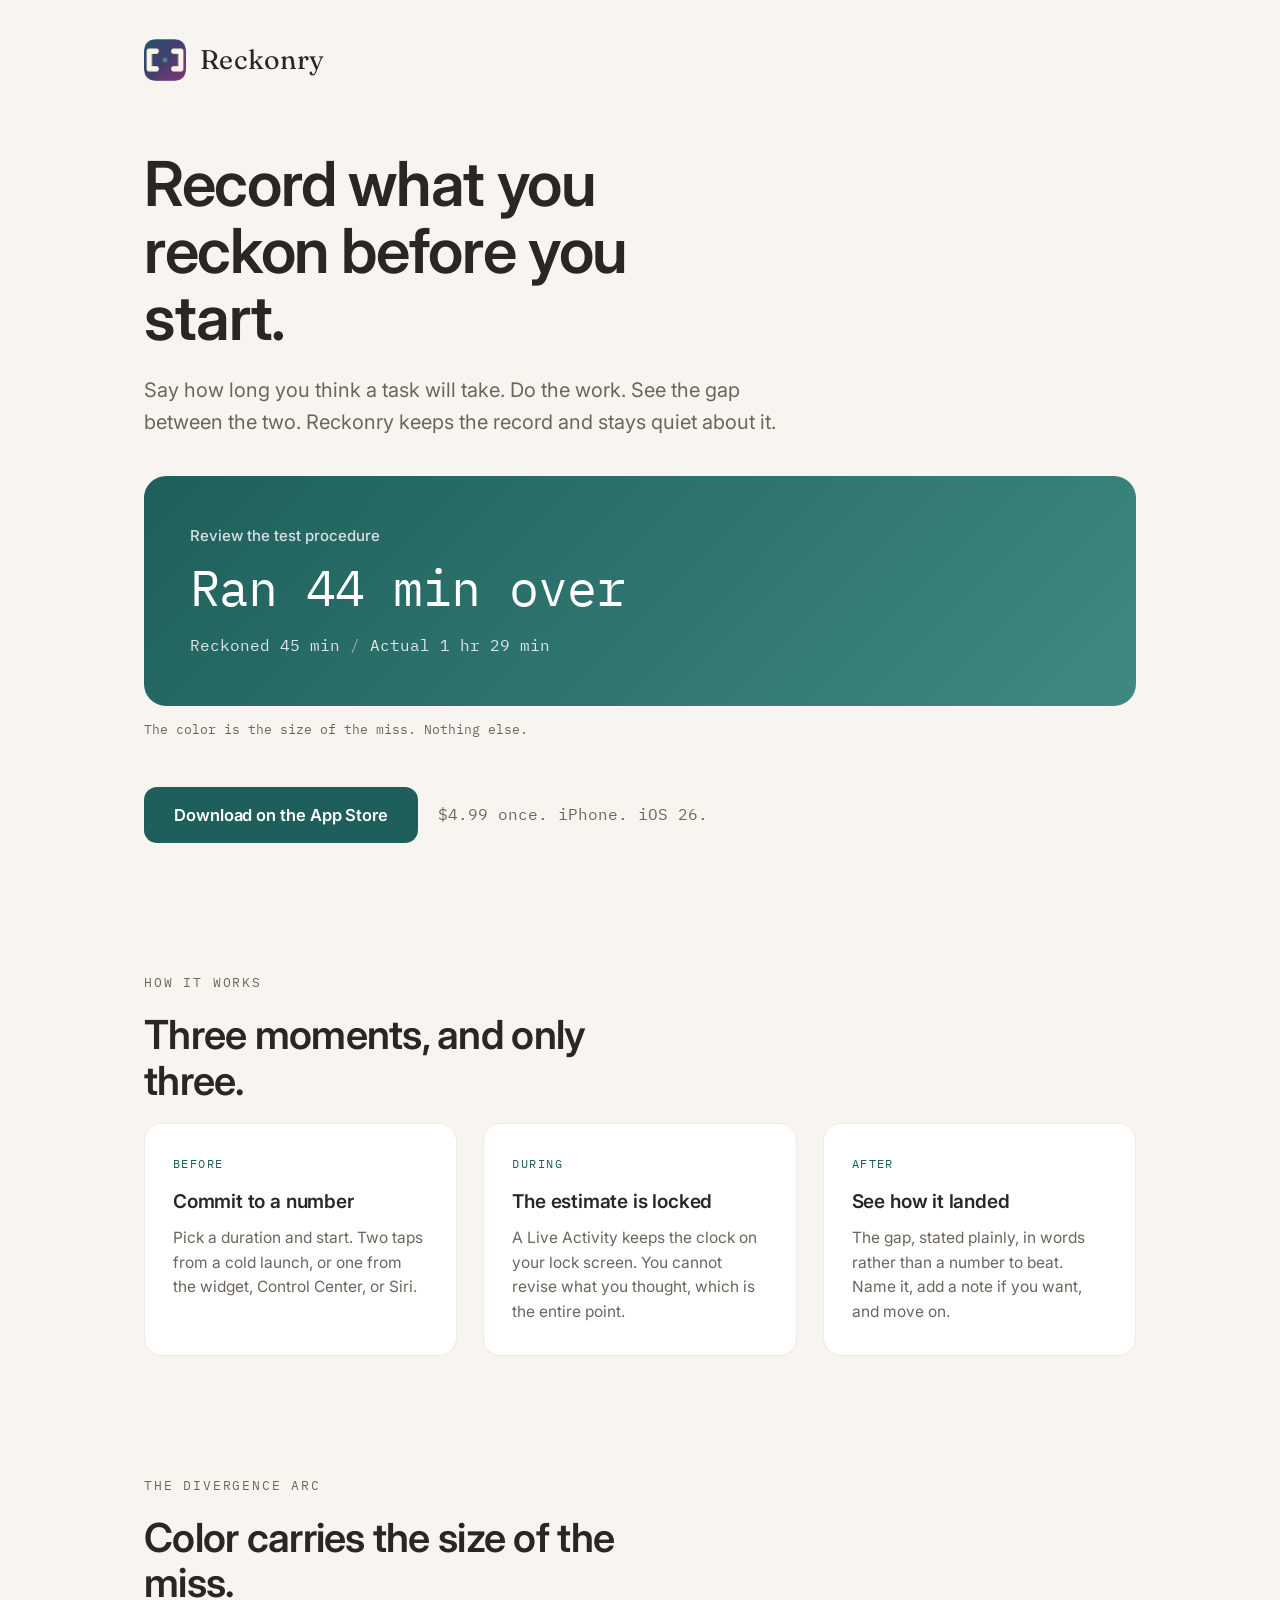
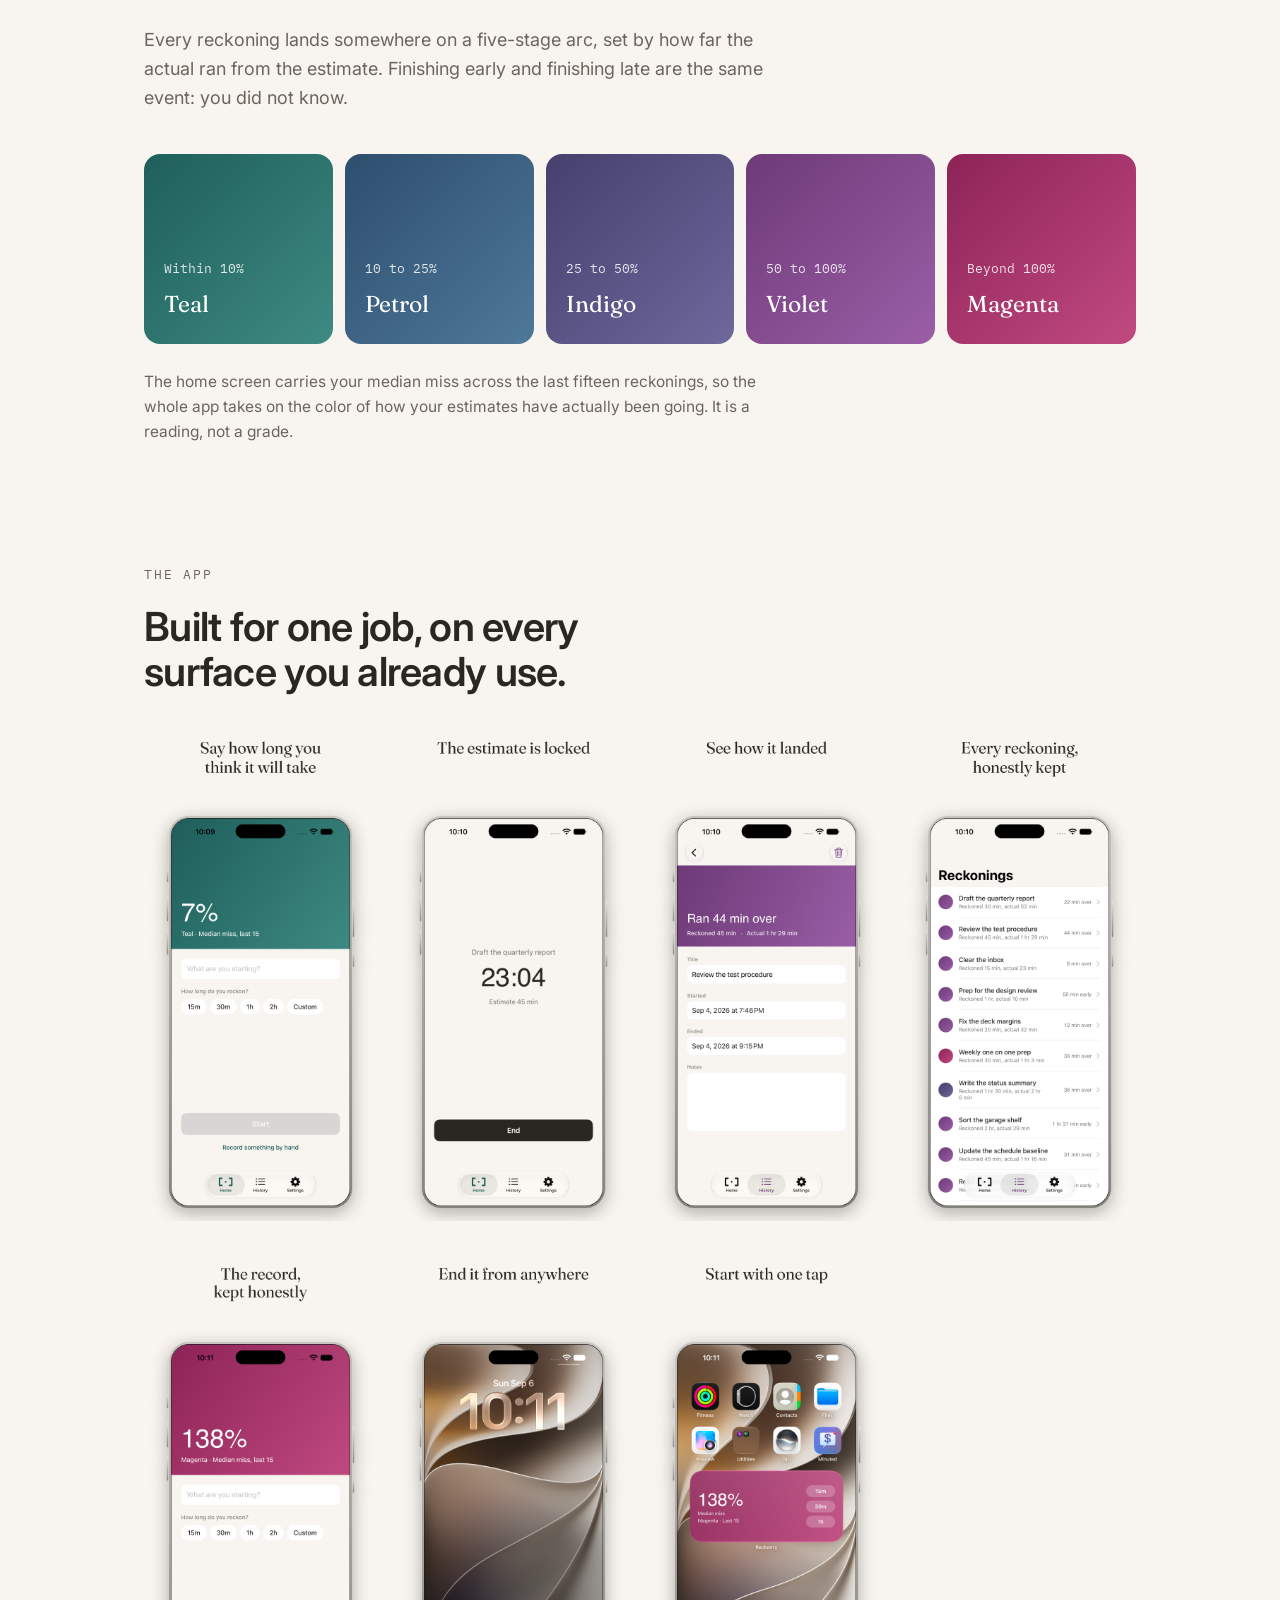
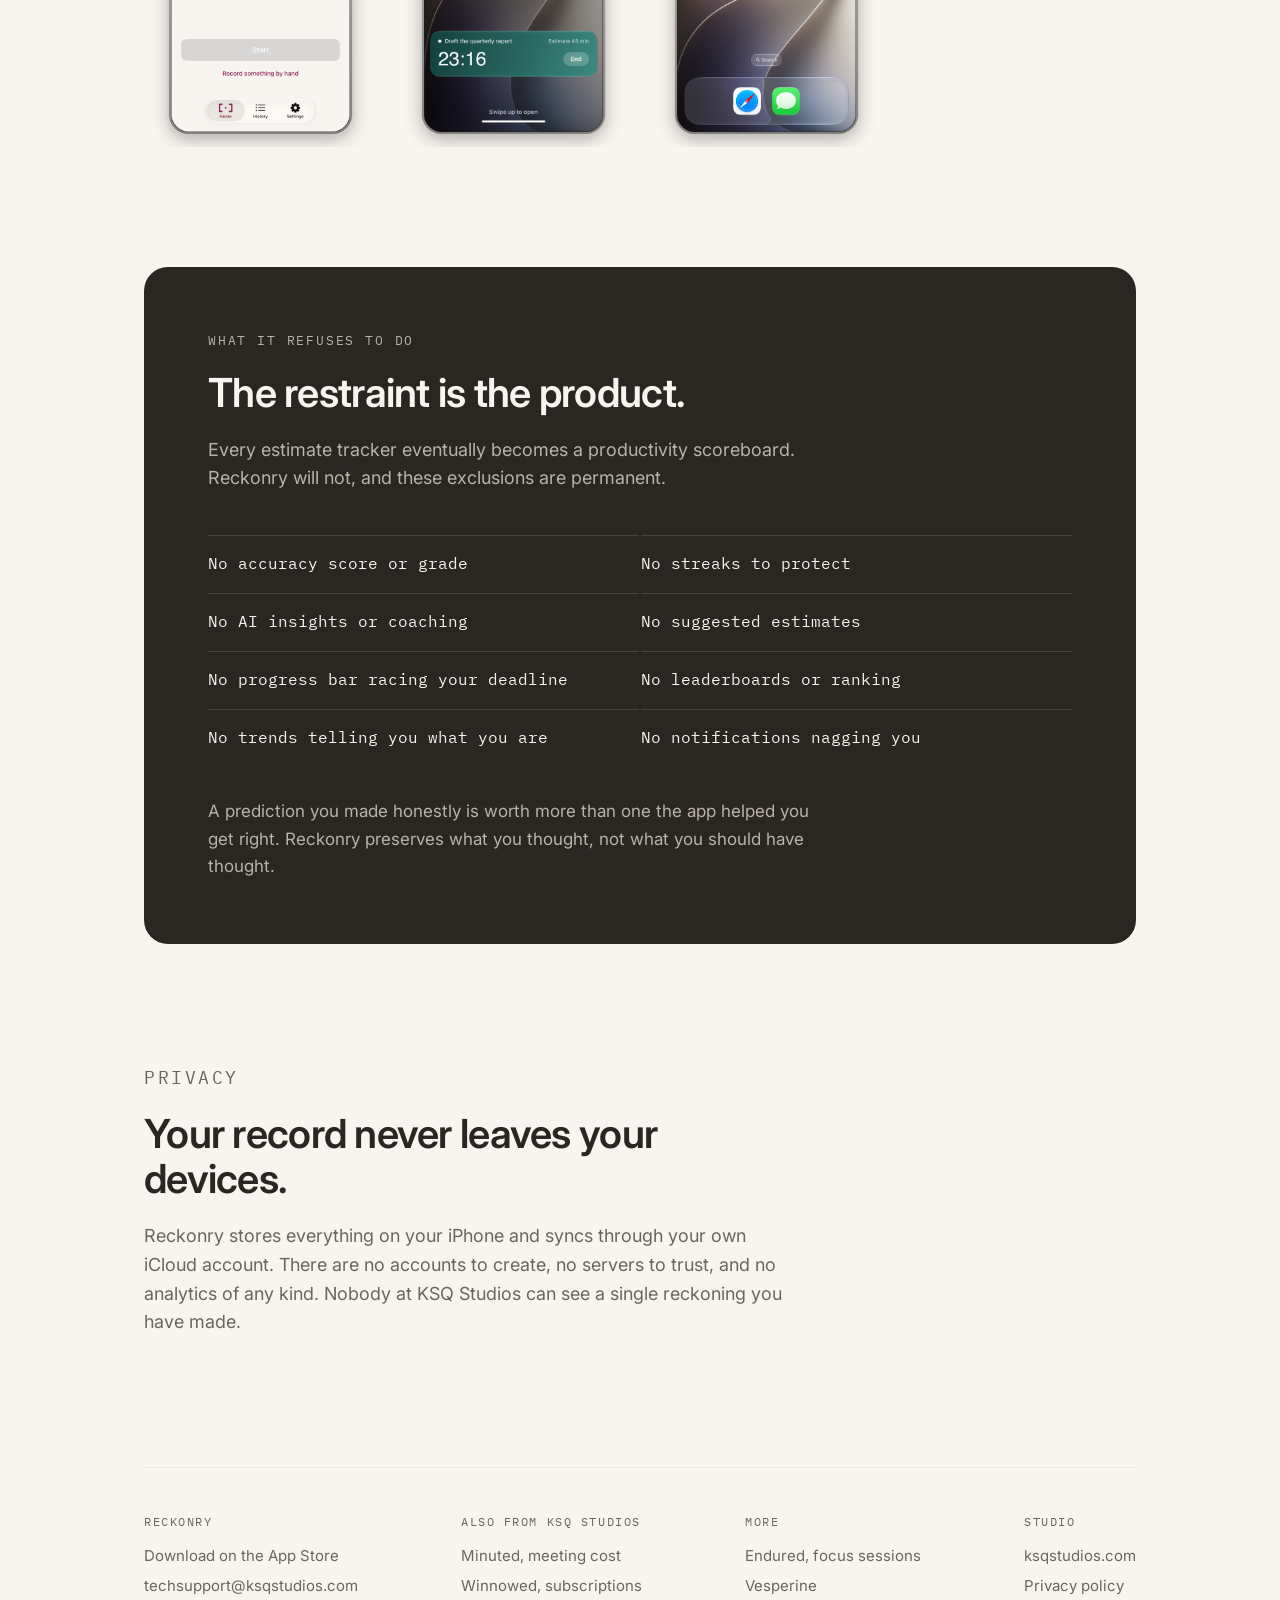
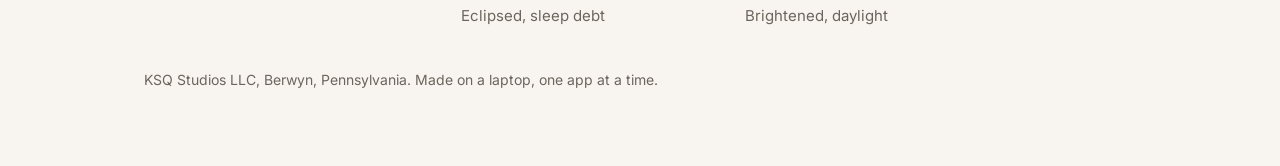
==== commit 7397bd0a: "Activate App Store link for launch" ====
--- a/index.html
+++ b/index.html
@@ -43,7 +43,7 @@
     <p class="hint">The color is the size of the miss. Nothing else.</p>
 
     <div class="buy">
-      <a class="cta" href="#">Download on the App Store</a>
+      <a class="cta" href="https://apps.apple.com/us/app/reckonry/id6803737260" rel="noopener">Download on the App Store</a>
       <span class="price">$4.99 once. iPhone. iOS 26.</span>
     </div>
   </div>
@@ -127,7 +127,7 @@
     <div class="foot-grid">
       <div>
         <div class="foot-title">Reckonry</div>
-        <a href="#">Download on the App Store</a>
+        <a href="https://apps.apple.com/us/app/reckonry/id6803737260" rel="noopener">Download on the App Store</a>
         <a href="mailto:techsupport@ksqstudios.com">techsupport@ksqstudios.com</a>
       </div>
       <div>
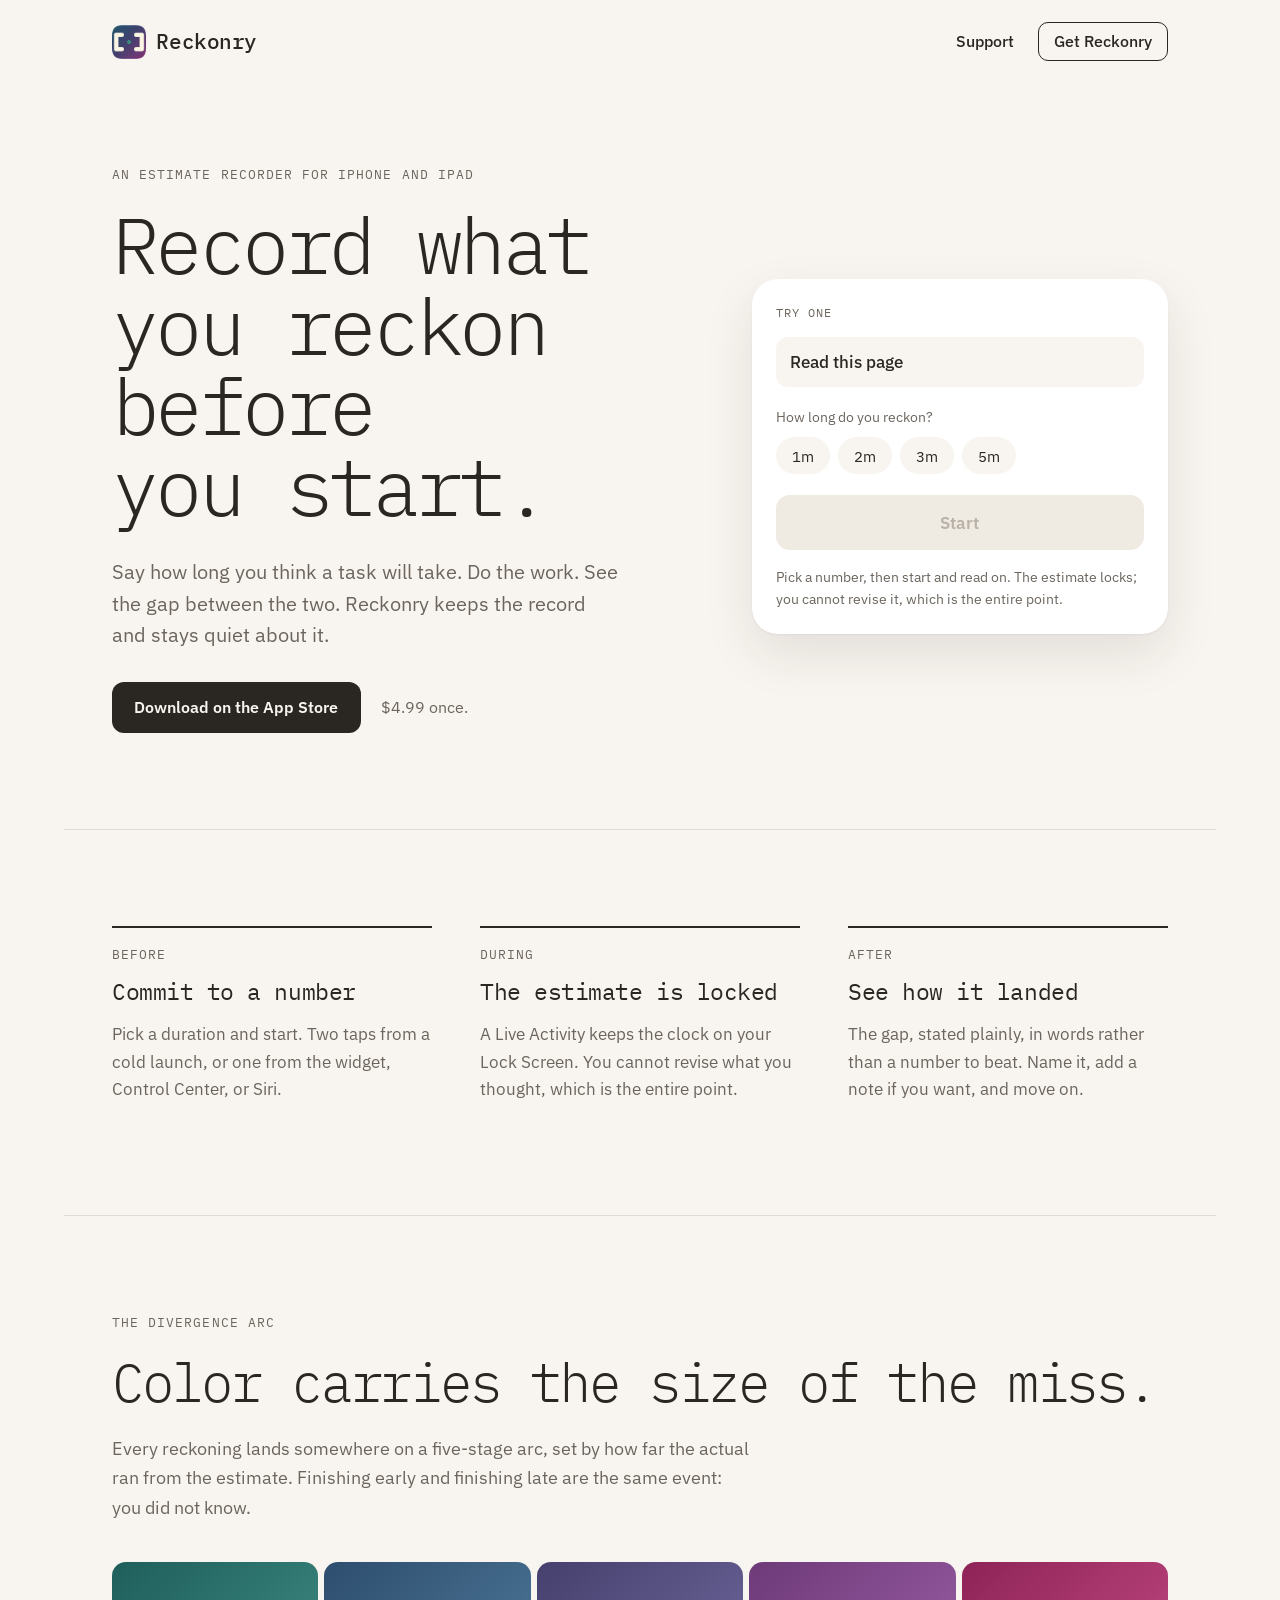
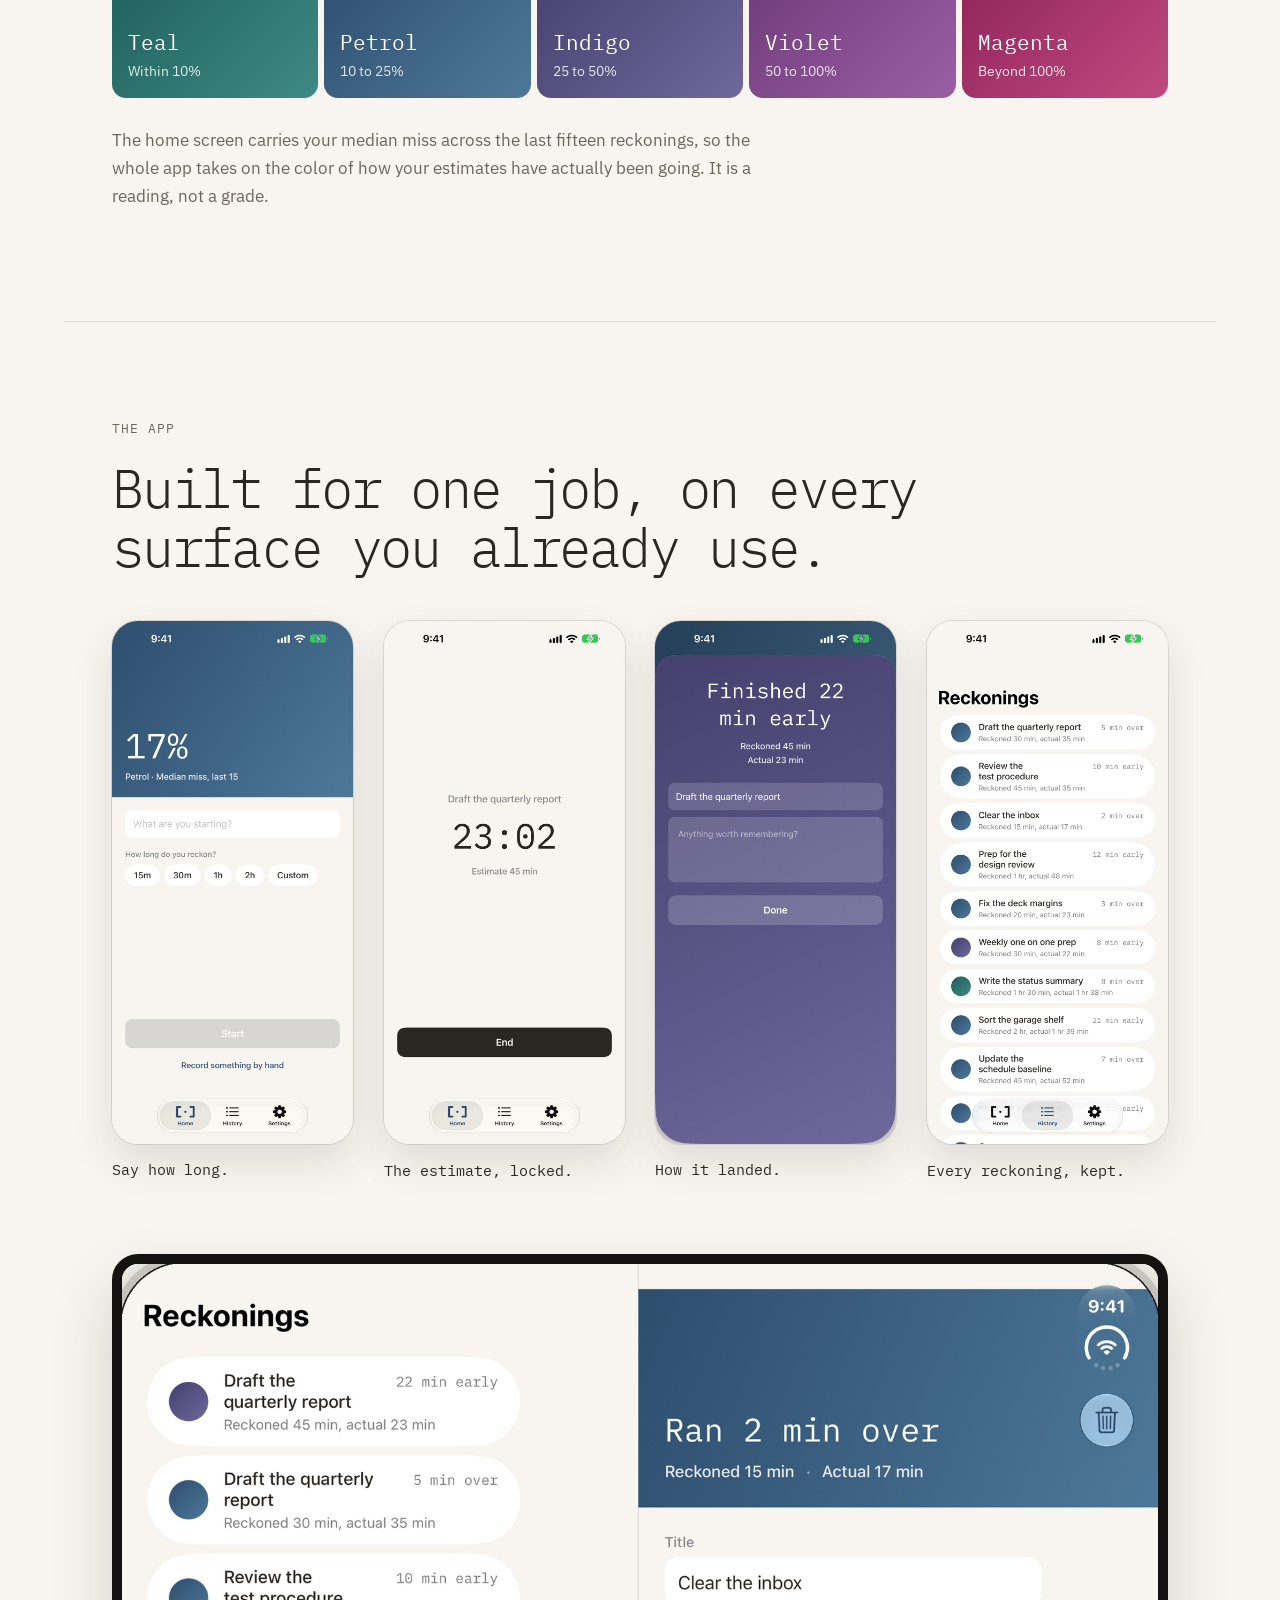
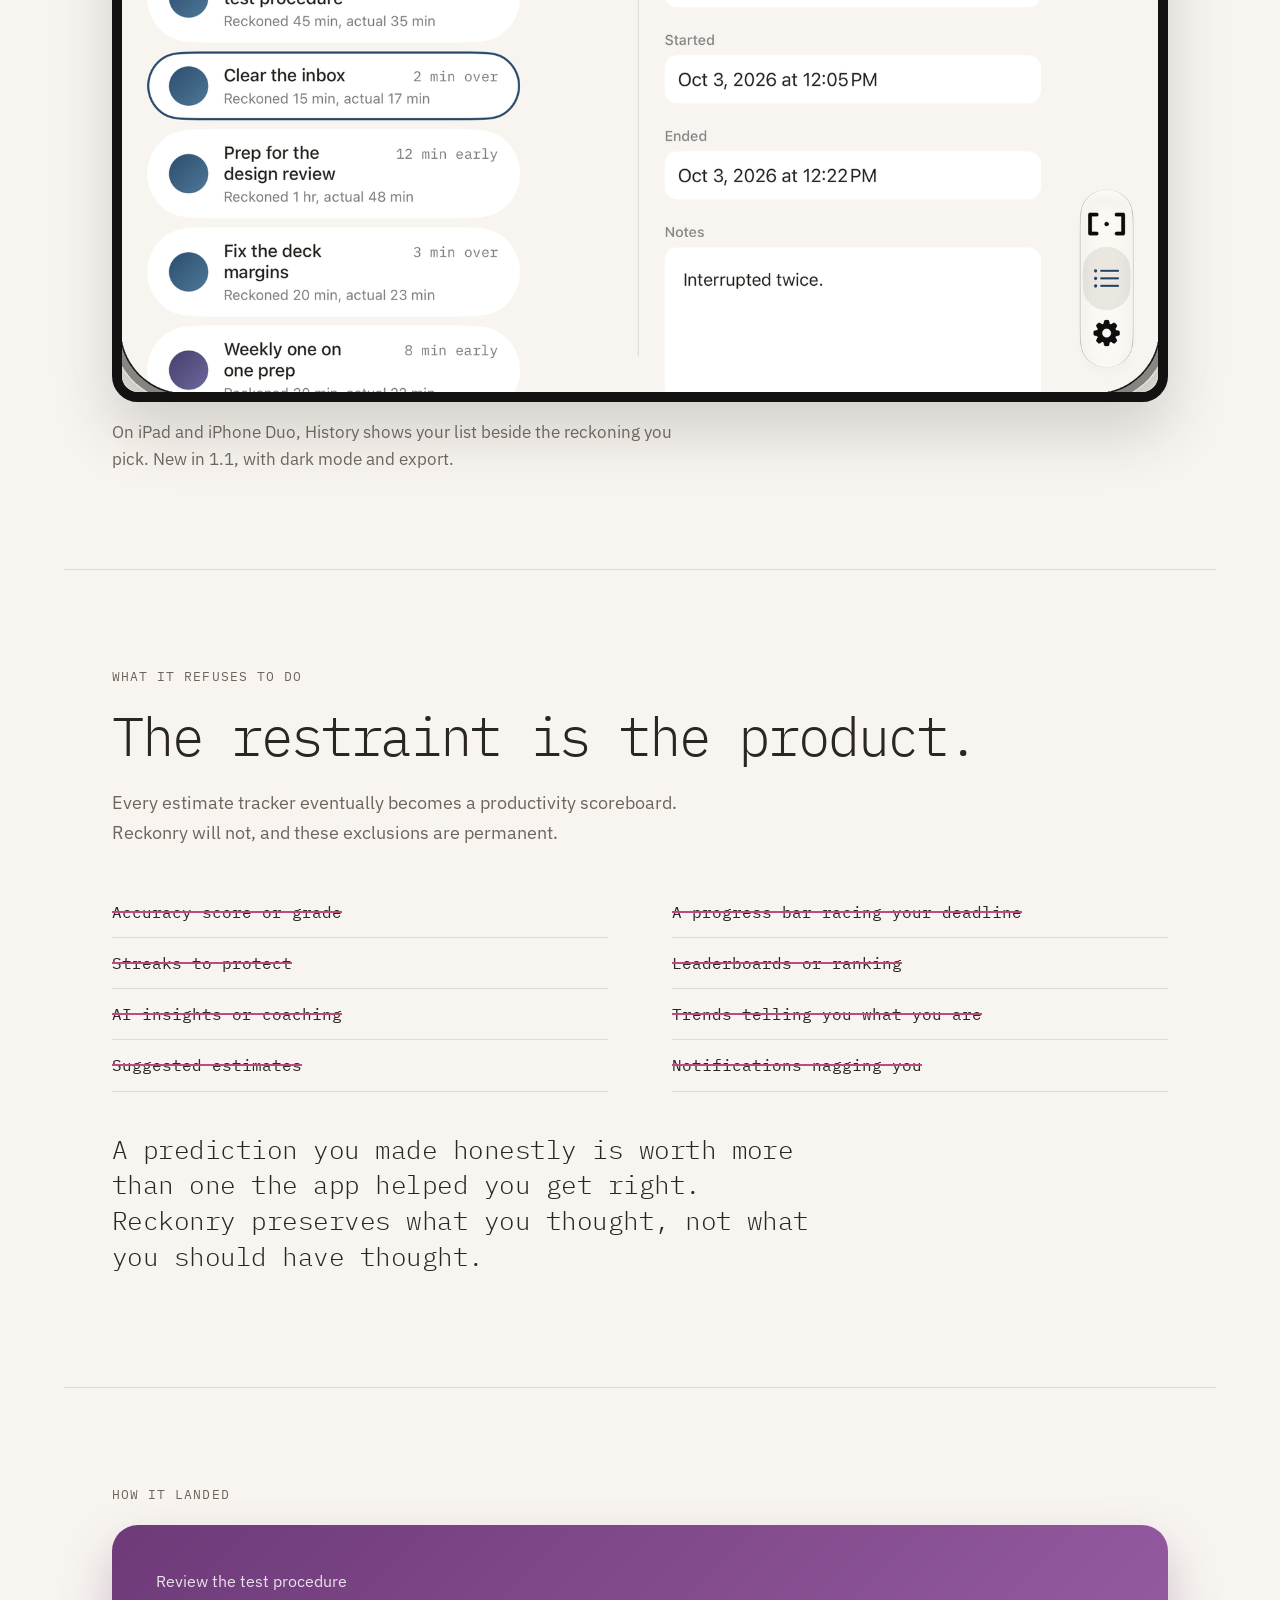
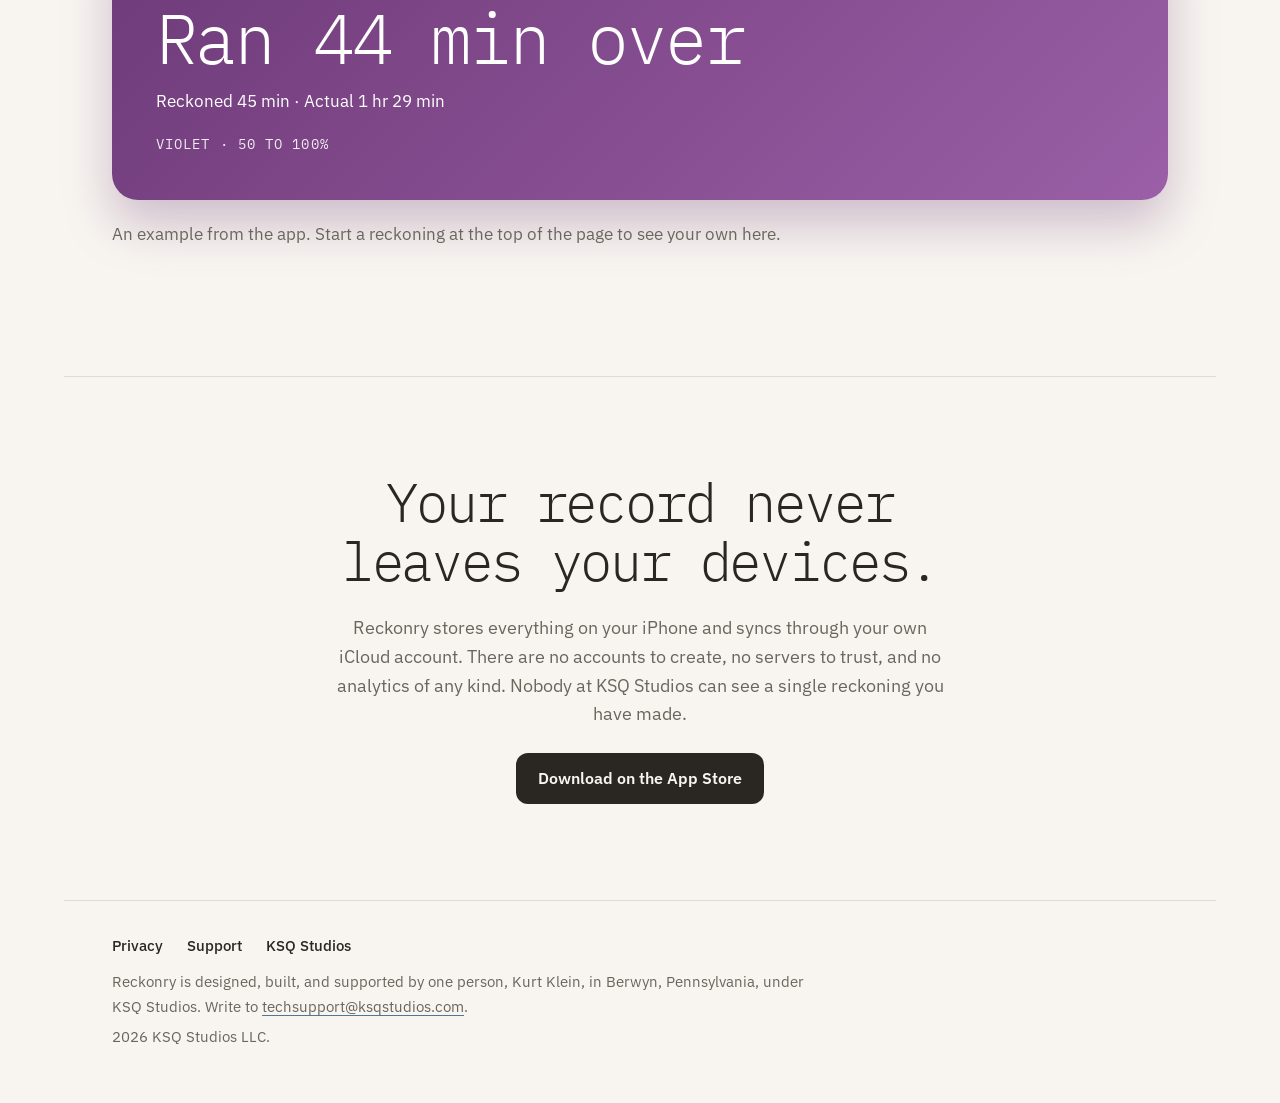
==== commit 19469235: "Redesign the site: the page is a reckoning of its own" ====
--- a/index.html
+++ b/index.html
@@ -1,194 +1,199 @@
-<!DOCTYPE html>
+<!doctype html>
 <html lang="en">
 <head>
 <meta charset="utf-8">
 <meta name="viewport" content="width=device-width, initial-scale=1">
 <title>Reckonry, record what you reckon before you start</title>
 <meta name="description" content="Reckonry records how long you think something will take, then how long it actually took. No score, no grade, no coaching. Just the record, honestly kept.">
-
+<meta property="og:type" content="website">
+<meta property="og:url" content="https://reckonry.app">
 <meta property="og:title" content="Reckonry">
 <meta property="og:description" content="Record what you reckon before you start.">
-<meta property="og:type" content="website">
-<meta property="og:url" content="https://reckonry.app">
 <meta property="og:image" content="https://reckonry.app/og-image.png">
 <meta name="twitter:card" content="summary_large_image">
+<link rel="canonical" href="https://reckonry.app">
+<meta name="theme-color" content="#f8f5f0">
+<link rel="icon" href="/favicon.png">
 <link rel="apple-touch-icon" href="/apple-touch-icon.png">
-<link rel="icon" href="/favicon.png">
-
 <link rel="preconnect" href="https://fonts.googleapis.com">
 <link rel="preconnect" href="https://fonts.gstatic.com" crossorigin>
-<link href="https://fonts.googleapis.com/css2?family=Fraunces:opsz,wght@72,400;72,500&family=IBM+Plex+Mono:wght@400;500&family=Inter:wght@400;500;600&display=swap" rel="stylesheet">
-
+<link href="https://fonts.googleapis.com/css2?family=IBM+Plex+Mono:wght@300;400;500&family=IBM+Plex+Sans:wght@400;500;600&display=swap" rel="stylesheet">
 <link rel="stylesheet" href="/styles.css">
+<script defer src="/scripts.js"></script>
 </head>
 <body>
 
-<div class="wrap">
-  <header class="masthead">
-    <img src="/apple-touch-icon.png" alt="">
-    <span class="name">Reckonry</span>
-  </header>
+<header class="bar">
+  <div class="bar-inner">
+    <a class="mark" href="/"><img src="/apple-touch-icon.png" alt="" width="34" height="34">Reckonry</a>
+    <nav aria-label="Site">
+      <a href="/support">Support</a>
+      <a class="bar-cta" href="https://apps.apple.com/us/app/reckonry/id6803737260" rel="noopener">Get Reckonry</a>
+    </nav>
+  </div>
+</header>
 
-  <div class="hero">
-    <h1>Record what you reckon before you start.</h1>
-    <p class="lede">Say how long you think a task will take. Do the work. See the gap between the two. Reckonry keeps the record and stays quiet about it.</p>
+<!-- The page is a reckoning of its own. Say how long you think reading it
+     will take, and the estimate locks; a slip at the top keeps the clock
+     like a Live Activity; End, here or at the bottom, shows how it landed
+     on the app's five-stage arc. Nothing is stored or sent. -->
+<div class="live" id="live" hidden aria-live="off">
+  <div class="live-inner">
+    <span class="live-dot" aria-hidden="true"></span>
+    <span class="live-task">Read this page</span>
+    <span class="live-clock" id="live-clock">0:00</span>
+    <span class="live-est">Estimate <span id="live-est">2 min</span></span>
+    <button type="button" class="live-end" data-end>End</button>
+  </div>
+</div>
 
-    <div class="specimen" id="specimen">
-      <div class="task" id="sp-task">Review the test procedure</div>
-      <div class="verdict" id="sp-verdict">Ran 44 min over</div>
-      <div class="figures" id="sp-figures">
-        <span>Reckoned 45 min</span><i>/</i><span>Actual 1 hr 29 min</span>
+<main>
+
+  <section class="hero">
+    <div class="hero-text">
+      <p class="eyebrow">An estimate recorder for iPhone and iPad</p>
+      <h1>Record what you reckon before you start.</h1>
+      <p class="lede">
+        Say how long you think a task will take. Do the work. See the gap
+        between the two. Reckonry keeps the record and stays quiet about it.
+      </p>
+      <p class="buy">
+        <a class="button" href="https://apps.apple.com/us/app/reckonry/id6803737260" rel="noopener">Download on the App Store</a>
+        <span>$4.99 once.</span>
+      </p>
+    </div>
+
+    <div class="reckon" id="reckon">
+      <p class="reckon-label">Try one</p>
+      <p class="reckon-task">Read this page</p>
+      <p class="reckon-q">How long do you reckon?</p>
+      <div class="chips" role="group" aria-label="Your estimate">
+        <button type="button" class="chip" data-min="1">1m</button>
+        <button type="button" class="chip" data-min="2">2m</button>
+        <button type="button" class="chip" data-min="3">3m</button>
+        <button type="button" class="chip" data-min="5">5m</button>
       </div>
-    </div>
-    <p class="hint">The color is the size of the miss. Nothing else.</p>
-
-    <div class="buy">
-      <a class="cta" href="https://apps.apple.com/us/app/reckonry/id6803737260" rel="noopener">Download on the App Store</a>
-      <span class="price">$4.99 once. iPhone. iOS 26.</span>
-    </div>
-  </div>
-
-  <section>
-    <p class="eyebrow">How it works</p>
-    <h2>Three moments, and only three.</h2>
-    <div class="moments">
-      <div class="moment">
-        <div class="when">Before</div>
-        <h3>Commit to a number</h3>
-        <p>Pick a duration and start. Two taps from a cold launch, or one from the widget, Control Center, or Siri.</p>
+      <button type="button" class="start" id="start" disabled>Start</button>
+      <div class="locked" id="locked" hidden>
+        <p class="locked-clock" id="locked-clock">0:00</p>
+        <p class="locked-est">Estimate <span id="locked-est">2 min</span>, locked</p>
+        <button type="button" class="end" data-end>End</button>
       </div>
-      <div class="moment">
-        <div class="when">During</div>
-        <h3>The estimate is locked</h3>
-        <p>A Live Activity keeps the clock on your lock screen. You cannot revise what you thought, which is the entire point.</p>
-      </div>
-      <div class="moment">
-        <div class="when">After</div>
-        <h3>See how it landed</h3>
-        <p>The gap, stated plainly, in words rather than a number to beat. Name it, add a note if you want, and move on.</p>
-      </div>
+      <p class="reckon-note">Pick a number, then start and read on. The estimate locks; you cannot revise it, which is the entire point.</p>
     </div>
   </section>
 
-  <section>
+  <section class="moments">
+    <div class="moment">
+      <p class="when">Before</p>
+      <h3>Commit to a number</h3>
+      <p>Pick a duration and start. Two taps from a cold launch, or one from the widget, Control Center, or Siri.</p>
+    </div>
+    <div class="moment">
+      <p class="when">During</p>
+      <h3>The estimate is locked</h3>
+      <p>A Live Activity keeps the clock on your Lock Screen. You cannot revise what you thought, which is the entire point.</p>
+    </div>
+    <div class="moment">
+      <p class="when">After</p>
+      <h3>See how it landed</h3>
+      <p>The gap, stated plainly, in words rather than a number to beat. Name it, add a note if you want, and move on.</p>
+    </div>
+  </section>
+
+  <section class="arc-sec">
     <p class="eyebrow">The divergence arc</p>
     <h2>Color carries the size of the miss.</h2>
-    <p class="section-lede">Every reckoning lands somewhere on a five-stage arc, set by how far the actual ran from the estimate. Finishing early and finishing late are the same event: you did not know.</p>
-    <div class="arc">
-      <div class="stage s1"><div class="band">Within 10%</div><div class="label">Teal</div></div>
-      <div class="stage s2"><div class="band">10 to 25%</div><div class="label">Petrol</div></div>
-      <div class="stage s3"><div class="band">25 to 50%</div><div class="label">Indigo</div></div>
-      <div class="stage s4"><div class="band">50 to 100%</div><div class="label">Violet</div></div>
-      <div class="stage s5"><div class="band">Beyond 100%</div><div class="label">Magenta</div></div>
-    </div>
-    <p class="arc-note">The home screen carries your median miss across the last fifteen reckonings, so the whole app takes on the color of how your estimates have actually been going. It is a reading, not a grade.</p>
+    <p class="sec-lede">
+      Every reckoning lands somewhere on a five-stage arc, set by how far the
+      actual ran from the estimate. Finishing early and finishing late are
+      the same event: you did not know.
+    </p>
+    <ol class="arc" id="arc">
+      <li data-stage="teal"><b>Teal</b><i>Within 10%</i></li>
+      <li data-stage="petrol"><b>Petrol</b><i>10 to 25%</i></li>
+      <li data-stage="indigo"><b>Indigo</b><i>25 to 50%</i></li>
+      <li data-stage="violet"><b>Violet</b><i>50 to 100%</i></li>
+      <li data-stage="magenta"><b>Magenta</b><i>Beyond 100%</i></li>
+    </ol>
+    <p class="sec-note">The home screen carries your median miss across the last fifteen reckonings, so the whole app takes on the color of how your estimates have actually been going. It is a reading, not a grade.</p>
   </section>
 
-  <section>
+  <section class="app">
     <p class="eyebrow">The app</p>
     <h2>Built for one job, on every surface you already use.</h2>
     <div class="shots">
-      <img src="images/01.png" alt="Starting a reckoning with a duration chip">
-      <img src="images/02.png" alt="A reckoning running against its estimate">
-      <img src="images/03.png" alt="A completed record showing the divergence">
-      <img src="images/04.png" alt="The list of past reckonings">
-      <img src="images/05.png" alt="The home screen at the magenta stage">
-      <img src="images/06.png" alt="A Live Activity on the lock screen">
-      <img src="images/07.png" alt="The home screen widget with duration presets">
+      <figure><img src="/images/shot-home.png" alt="Home at the Petrol stage, a 17 percent median miss, with duration chips to start a reckoning." width="900" height="1955" loading="lazy"><figcaption>Say how long.</figcaption></figure>
+      <figure><img src="/images/shot-running.png" alt="A reckoning running: 23 minutes 2 seconds against an estimate of 45 minutes." width="900" height="1955" loading="lazy"><figcaption>The estimate, locked.</figcaption></figure>
+      <figure><img src="/images/shot-landed.png" alt="Finished 22 minutes early, reckoned 45 minutes, actual 23 minutes, on the Indigo stage." width="900" height="1955" loading="lazy"><figcaption>How it landed.</figcaption></figure>
+      <figure><img src="/images/shot-history.png" alt="The list of past reckonings, each with its estimate, actual and miss." width="900" height="1955" loading="lazy"><figcaption>Every reckoning, kept.</figcaption></figure>
     </div>
+    <figure class="duo">
+      <img src="/images/duo.png" alt="Reckonry on the unfolded iPhone Duo: the list of reckonings beside one record, ran 2 minutes over on Clear the inbox." width="1600" height="1124" loading="lazy">
+      <figcaption>On iPad and iPhone Duo, History shows your list beside the reckoning you pick. New in 1.1, with dark mode and export.</figcaption>
+    </figure>
   </section>
 
-  <section>
-    <div class="refusals">
-      <p class="eyebrow" style="color:#B9B2A8">What it refuses to do</p>
-      <h2>The restraint is the product.</h2>
-      <p class="section-lede">Every estimate tracker eventually becomes a productivity scoreboard. Reckonry will not, and these exclusions are permanent.</p>
-      <ul class="refusal-list">
-        <li>No accuracy score or grade</li>
-        <li>No streaks to protect</li>
-        <li>No AI insights or coaching</li>
-        <li>No suggested estimates</li>
-        <li>No progress bar racing your deadline</li>
-        <li>No leaderboards or ranking</li>
-        <li>No trends telling you what you are</li>
-        <li>No notifications nagging you</li>
-      </ul>
-      <p class="close">A prediction you made honestly is worth more than one the app helped you get right. Reckonry preserves what you thought, not what you should have thought.</p>
-    </div>
+  <section class="refuse">
+    <p class="eyebrow">What it refuses to do</p>
+    <h2>The restraint is the product.</h2>
+    <p class="sec-lede">Every estimate tracker eventually becomes a productivity scoreboard. Reckonry will not, and these exclusions are permanent.</p>
+    <ul class="ledger">
+      <li>Accuracy score or grade</li>
+      <li>Streaks to protect</li>
+      <li>AI insights or coaching</li>
+      <li>Suggested estimates</li>
+      <li>A progress bar racing your deadline</li>
+      <li>Leaderboards or ranking</li>
+      <li>Trends telling you what you are</li>
+      <li>Notifications nagging you</li>
+    </ul>
+    <p class="close">A prediction you made honestly is worth more than one the app helped you get right. Reckonry preserves what you thought, not what you should have thought.</p>
   </section>
 
-  <section class="privacy">
-    <p class="eyebrow">Privacy</p>
-    <h2>Your record never leaves your devices.</h2>
-    <p>Reckonry stores everything on your iPhone and syncs through your own iCloud account. There are no accounts to create, no servers to trust, and no analytics of any kind. Nobody at KSQ Studios can see a single reckoning you have made.</p>
+  <!-- How it landed. Before a reckoning starts this shows records from the
+       app's own sample set; after End it shows the visitor's. -->
+  <section class="landed" id="landed">
+    <p class="eyebrow">How it landed</p>
+    <div class="result" id="result" data-stage="violet">
+      <p class="result-task" id="r-task">Review the test procedure</p>
+      <p class="result-verdict" id="r-verdict">Ran 44 min over</p>
+      <p class="result-figures" id="r-figures">Reckoned 45 min · Actual 1 hr 29 min</p>
+      <p class="result-stage"><span id="r-stage">Violet</span> · <span id="r-band">50 to 100%</span></p>
+    </div>
+    <p class="landed-note" id="landed-note">An example from the app. Start a reckoning at the top of the page to see your own here.</p>
+    <p class="landed-actions">
+      <button type="button" class="end big" data-end hidden id="end-here">End and see</button>
+      <button type="button" class="again" id="again" hidden>Reckon again</button>
+    </p>
   </section>
 
-  <footer>
-    <div class="foot-grid">
-      <div>
-        <div class="foot-title">Reckonry</div>
-        <a href="https://apps.apple.com/us/app/reckonry/id6803737260" rel="noopener">Download on the App Store</a>
-        <a href="mailto:techsupport@ksqstudios.com">techsupport@ksqstudios.com</a>
-      </div>
-      <div>
-        <div class="foot-title">Also from KSQ Studios</div>
-        <a href="https://minuted.org">Minuted, meeting cost</a>
-        <a href="https://winnowed.app">Winnowed, subscriptions</a>
-        <a href="https://eclipsedsleep.app">Eclipsed, sleep debt</a>
-      </div>
-      <div>
-        <div class="foot-title">More</div>
-        <a href="https://endured.app">Endured, focus sessions</a>
-        <a href="https://vesperine.app">Vesperine</a>
-        <a href="https://brightened.app">Brightened, daylight</a>
-      </div>
-      <div>
-        <div class="foot-title">Studio</div>
-        <a href="https://ksqstudios.com">ksqstudios.com</a>
-        <a href="/privacy.html">Privacy policy</a>
-      </div>
-    </div>
-    <p class="colophon">KSQ Studios LLC, Berwyn, Pennsylvania. Made on a laptop, one app at a time.</p>
-  </footer>
-</div>
+  <section class="private">
+    <h2>Your record never leaves your devices.</h2>
+    <p>
+      Reckonry stores everything on your iPhone and syncs through your own
+      iCloud account. There are no accounts to create, no servers to trust,
+      and no analytics of any kind. Nobody at KSQ Studios can see a single
+      reckoning you have made.
+    </p>
+    <p class="buy">
+      <a class="button" href="https://apps.apple.com/us/app/reckonry/id6803737260" rel="noopener">Download on the App Store</a>
+    </p>
+  </section>
 
-<script>
-(function(){
-  var specimens = [
-    {task:"Clear the inbox",              verdict:"Within a minute of the estimate", reckoned:"Reckoned 15 min", actual:"Actual 16 min",        stage:["#1F5F5B","#3E8A82"]},
-    {task:"Prep for the design review",   verdict:"Ran 12 min over",                 reckoned:"Reckoned 1 hr",   actual:"Actual 1 hr 12 min",   stage:["#2E4E6E","#4E7899"]},
-    {task:"Sort the garage shelf",        verdict:"Finished 38 min early",           reckoned:"Reckoned 2 hr",   actual:"Actual 1 hr 22 min",   stage:["#46406E","#6E689C"]},
-    {task:"Review the test procedure",    verdict:"Ran 44 min over",                 reckoned:"Reckoned 45 min", actual:"Actual 1 hr 29 min",   stage:["#6E3A78","#9A5FA6"]},
-    {task:"Rework the cost estimate",     verdict:"Ran 4 hr 20 min over",            reckoned:"Reckoned 3 hr",   actual:"Actual 7 hr 20 min",   stage:["#8E2358","#C04A80"]}
-  ];
+</main>
 
-  var el = document.getElementById("specimen");
-  var task = document.getElementById("sp-task");
-  var verdict = document.getElementById("sp-verdict");
-  var figures = document.getElementById("sp-figures");
-  var i = 3;
-
-  var reduced = window.matchMedia("(prefers-reduced-motion: reduce)").matches;
-  if (reduced) return;
-
-  function render(s){
-    el.style.background = "linear-gradient(135deg," + s.stage[0] + "," + s.stage[1] + ")";
-    task.textContent = s.task;
-    verdict.textContent = s.verdict;
-    figures.innerHTML = "<span>" + s.reckoned + "</span><i>/</i><span>" + s.actual + "</span>";
-    [task, verdict, figures].forEach(function(n){
-      n.classList.remove("fade");
-      void n.offsetWidth;
-      n.classList.add("fade");
-    });
-  }
-
-  setInterval(function(){
-    i = (i + 1) % specimens.length;
-    render(specimens[i]);
-  }, 4200);
-})();
-</script>
+<footer class="foot">
+  <div class="foot-inner">
+    <nav aria-label="Footer">
+      <a href="/privacy">Privacy</a>
+      <a href="/support">Support</a>
+      <a href="https://ksqstudios.com">KSQ Studios</a>
+    </nav>
+    <p>Reckonry is designed, built, and supported by one person, Kurt Klein, in Berwyn, Pennsylvania, under KSQ Studios. Write to <a href="mailto:techsupport@ksqstudios.com">techsupport@ksqstudios.com</a>.</p>
+    <p>2026 KSQ Studios LLC.</p>
+  </div>
+</footer>
 
 </body>
 </html>
--- a/styles.css
+++ b/styles.css
@@ -1,246 +1,414 @@
-/* ==========================================================================
-   Reckonry, reckonry.app
-   Shared stylesheet for index, privacy, and support.
-
-   Type roles mirror the app itself:
-     Fraunces      wordmark and arc stage names only
-     IBM Plex Mono display figures, eyebrows, data
-     Inter         everything else
-   ========================================================================== */
-
-:root{
-  --cream:#F8F5F0;
-  --cream-deep:#EFEAE2;
-  --ink:#2A2622;
-  --ink-soft:#6B655D;
-  --ink-dim:#B9B2A8;
-
-  /* The divergence arc */
-  --teal-top:#1F5F5B;    --teal-bot:#3E8A82;
-  --petrol-top:#2E4E6E;  --petrol-bot:#4E7899;
-  --indigo-top:#46406E;  --indigo-bot:#6E689C;
-  --violet-top:#6E3A78;  --violet-bot:#9A5FA6;
-  --magenta-top:#8E2358; --magenta-bot:#C04A80;
-
-  --display:"IBM Plex Mono", ui-monospace, monospace;
-  --word:"Fraunces", Georgia, serif;
-  --body:"Inter", -apple-system, BlinkMacSystemFont, sans-serif;
-
-  --gutter:clamp(20px, 5vw, 64px);
-  --measure:1120px;
-  --measure-prose:760px;
-  --measure-support:800px;
-}
-
-*{box-sizing:border-box}
-html{scroll-behavior:smooth}
-
-@media (prefers-reduced-motion:reduce){
-  html{scroll-behavior:auto}
-  *{animation-duration:.01ms !important;transition-duration:.01ms !important}
-}
-
-body{
-  margin:0;background:var(--cream);color:var(--ink);
-  font-family:var(--body);font-size:17px;line-height:1.6;
-  -webkit-font-smoothing:antialiased;
-}
-a{color:inherit}
-:focus-visible{outline:3px solid var(--teal-bot);outline-offset:3px;border-radius:4px}
-
-.wrap{max-width:var(--measure);margin:0 auto;padding-inline:var(--gutter)}
-.wrap-prose{max-width:var(--measure-prose);margin:0 auto;padding-inline:var(--gutter)}
-.wrap-support{max-width:var(--measure-support);margin:0 auto;padding-inline:var(--gutter)}
-
-/* --------------------------------------------------------------- masthead */
-.masthead{display:flex;align-items:center;gap:14px;padding:38px 0 0;
-  text-decoration:none;color:inherit}
-.masthead img{width:42px;height:42px;border-radius:10px}
-.masthead .name{font-family:var(--word);font-size:27px;letter-spacing:.01em}
-
-/* ------------------------------------------------------------------- hero */
-.hero{padding:70px 0 10px}
-.hero h1{
-  font-family:var(--body);font-weight:600;
-  font-size:clamp(34px,6.2vw,62px);line-height:1.08;
-  letter-spacing:-.022em;margin:0 0 22px;max-width:15ch;
-}
-.hero p.lede{
-  font-size:clamp(17px,2.2vw,20px);color:var(--ink-soft);
-  max-width:52ch;margin:0 0 38px;
-}
-
-/* --------------------------------------------- specimen, the signature */
-.specimen{
-  border-radius:22px;padding:clamp(28px,5vw,46px);color:#fff;
-  background:linear-gradient(135deg,var(--teal-top),var(--teal-bot));
-  transition:background 900ms ease;
-  min-height:230px;display:flex;flex-direction:column;justify-content:center;
-}
-.specimen .task{
-  font-family:var(--body);font-weight:500;font-size:15px;
-  opacity:.82;margin-bottom:12px;
-}
-.specimen .verdict{
-  font-family:var(--display);font-weight:400;
-  font-size:clamp(28px,5.4vw,50px);line-height:1.1;letter-spacing:-.02em;
-  margin-bottom:18px;
-}
-.specimen .figures{font-family:var(--display);font-size:clamp(13px,1.7vw,16px);opacity:.85}
-.specimen .figures span{white-space:nowrap}
-.specimen .figures i{font-style:normal;opacity:.55;padding:0 10px}
-
-.fade{animation:fade 900ms ease}
-@keyframes fade{from{opacity:.15}to{opacity:1}}
-
-.hint{font-size:13px;color:var(--ink-soft);margin:14px 0 0;font-family:var(--display)}
-
-/* -------------------------------------------------------------------- buy */
-.buy{display:flex;flex-wrap:wrap;align-items:center;gap:20px;margin:46px 0 0}
-.cta{
-  display:inline-block;text-decoration:none;
-  font-family:var(--body);font-weight:600;font-size:16.5px;letter-spacing:-.005em;
-  color:#fff;background:var(--teal-top);
-  padding:15px 30px;border-radius:13px;
-  transition:background 200ms ease;
-}
-.cta:hover{background:var(--teal-bot)}
-.price{font-family:var(--display);font-size:16px;color:var(--ink-soft)}
-
-/* --------------------------------------------------------------- sections */
-section{padding:clamp(70px,10vw,120px) 0 0}
-
-.eyebrow{
-  font-family:var(--display);font-size:13px;letter-spacing:.14em;
-  text-transform:uppercase;color:var(--ink-soft);margin:0 0 18px;
-}
-h2{
-  font-family:var(--body);font-weight:600;
-  font-size:clamp(26px,4vw,40px);line-height:1.14;letter-spacing:-.018em;
-  margin:0 0 20px;max-width:20ch;
-}
-.section-lede{color:var(--ink-soft);max-width:58ch;margin:0 0 42px;font-size:18px}
-
-/* --------------------------------------------------------- three moments */
-.moments{display:grid;gap:26px;grid-template-columns:repeat(3,1fr)}
-.moment{background:#fff;border-radius:18px;padding:30px 28px;border:1px solid var(--cream-deep)}
-.moment .when{
-  font-family:var(--display);font-size:12px;letter-spacing:.12em;
-  text-transform:uppercase;color:var(--teal-top);margin-bottom:14px;
-}
-.moment h3{font-size:19px;font-weight:600;margin:0 0 8px;letter-spacing:-.01em}
-.moment p{margin:0;color:var(--ink-soft);font-size:15.5px}
-
-/* ---------------------------------------------------------------- the arc */
-.arc{display:grid;gap:12px;grid-template-columns:repeat(5,1fr)}
-.stage{
-  border-radius:16px;padding:26px 20px 22px;color:#fff;min-height:190px;
-  display:flex;flex-direction:column;justify-content:flex-end;
-}
-.stage .band{font-family:var(--display);font-size:13px;opacity:.85}
-.stage .label{font-family:var(--word);font-size:23px;margin-top:6px}
-.s1{background:linear-gradient(135deg,var(--teal-top),var(--teal-bot))}
-.s2{background:linear-gradient(135deg,var(--petrol-top),var(--petrol-bot))}
-.s3{background:linear-gradient(135deg,var(--indigo-top),var(--indigo-bot))}
-.s4{background:linear-gradient(135deg,var(--violet-top),var(--violet-bot))}
-.s5{background:linear-gradient(135deg,var(--magenta-top),var(--magenta-bot))}
-.arc-note{color:var(--ink-soft);font-size:15.5px;max-width:62ch;margin:26px 0 0}
-
-/* ------------------------------------------------------------------ shots */
-.shots{display:grid;gap:20px;grid-template-columns:repeat(4,1fr)}
-.shots img{width:100%;height:auto;border-radius:14px;display:block}
-
-/* --------------------------------------------------------------- refusals */
-.refusals{background:var(--ink);color:var(--cream);border-radius:24px;
-  padding:clamp(34px,6vw,64px)}
-.refusals h2{color:var(--cream)}
-.refusals .eyebrow{color:var(--ink-dim)}
-.refusals .section-lede{color:var(--ink-dim)}
-.refusal-list{list-style:none;margin:0;padding:0;display:grid;gap:2px;
-  grid-template-columns:repeat(2,1fr)}
-.refusal-list li{
-  font-family:var(--display);font-size:15.5px;padding:15px 0;
-  border-top:1px solid rgba(248,245,240,.14);
-}
-.refusals .close{margin:34px 0 0;color:var(--ink-dim);max-width:56ch}
-
-/* ---------------------------------------------------------------- privacy */
-.privacy p{max-width:58ch;color:var(--ink-soft);font-size:18px}
-
-/* ------------------------------------------------- interior pages, shared */
-.page-head{padding:64px 0 0}
-.page-head h1{
-  font-family:var(--body);font-weight:600;font-size:clamp(30px,5vw,46px);
-  line-height:1.1;letter-spacing:-.02em;margin:0 0 16px;
-}
-.page-head .lede{color:var(--ink-soft);font-size:19px;max-width:56ch;margin:0 0 44px}
-.updated{font-family:var(--display);font-size:13px;color:var(--ink-soft);margin:0 0 46px}
-
-.page-body a{color:var(--teal-top)}
-.page-body h2{
-  font-family:var(--body);font-weight:600;font-size:22px;
-  letter-spacing:-.012em;margin:44px 0 12px;max-width:none;
-}
-.page-body p{margin:0 0 18px}
-.page-body ul{margin:0 0 18px;padding-left:22px}
-.page-body li{margin-bottom:8px}
-
-/* Gradient statement card, used on both interior pages */
-.card-teal{
-  border-radius:20px;padding:clamp(26px,4vw,38px);color:#fff;margin-bottom:54px;
-  background:linear-gradient(135deg,var(--teal-top),var(--teal-bot));
-}
-.card-teal p{margin:0;font-family:var(--display);
-  font-size:clamp(17px,2.4vw,22px);line-height:1.45}
-
-/* ------------------------------------------------------- support contact */
-.contact-card{
-  border-radius:20px;padding:clamp(26px,4vw,36px);color:#fff;margin-bottom:56px;
-  background:linear-gradient(135deg,var(--teal-top),var(--teal-bot));
-}
-.contact-card .label{
-  font-family:var(--display);font-size:12px;letter-spacing:.14em;
-  text-transform:uppercase;opacity:.8;margin-bottom:12px;
-}
-.contact-card a{color:#fff;font-family:var(--display);
-  font-size:clamp(17px,2.6vw,24px);text-decoration:none;
-  border-bottom:1px solid rgba(255,255,255,.45)}
-.contact-card p{margin:16px 0 0;opacity:.88;font-size:15.5px;max-width:52ch}
-
-/* ------------------------------------------------------------ support q&a */
-.qa{border-top:1px solid var(--cream-deep);padding:26px 0}
-.qa h2{font-family:var(--body);font-weight:600;font-size:19px;
-  letter-spacing:-.01em;margin:0 0 10px;max-width:none}
-.qa p{margin:0 0 14px;color:var(--ink-soft)}
-.qa p:last-child{margin-bottom:0}
-.qa ol{margin:0 0 14px;padding-left:22px;color:var(--ink-soft)}
-.qa li{margin-bottom:7px}
-
-/* ----------------------------------------------------------------- footer */
-footer{margin-top:clamp(80px,11vw,130px);padding:44px 0 60px;
-  border-top:1px solid var(--cream-deep)}
-.foot-grid{display:flex;flex-wrap:wrap;gap:34px;justify-content:space-between;
-  align-items:flex-start}
-.foot-grid a{color:var(--ink-soft);text-decoration:none;font-size:15px;
-  display:block;padding:3px 0}
-.foot-grid a:hover{color:var(--ink)}
-.foot-title{font-family:var(--display);font-size:12px;letter-spacing:.13em;
-  text-transform:uppercase;color:var(--ink-soft);margin-bottom:10px}
-.colophon{margin-top:38px;font-size:14px;color:var(--ink-soft)}
-
-.foot-simple{margin-top:80px;padding:38px 0 60px;border-top:1px solid var(--cream-deep);
-  font-size:15px;color:var(--ink-soft)}
-.foot-simple a{color:var(--ink-soft)}
-.foot-simple p{margin:0 0 8px}
-
-/* ------------------------------------------------------------ responsive */
-@media (max-width:900px){
-  .moments{grid-template-columns:1fr}
-  .arc{grid-template-columns:repeat(2,1fr)}
-  .shots{grid-template-columns:repeat(2,1fr)}
-  .refusal-list{grid-template-columns:1fr}
-}
-@media (max-width:520px){
-  .arc{grid-template-columns:1fr}
-  .shots{grid-template-columns:1fr}
-}
+/*
+  reckonry.app
+
+  A ledger of estimates. Cream paper, IBM Plex Mono for every heading and
+  figure, as the app sets its verdicts, and IBM Plex Sans for reading. The
+  five divergence stages, Teal to Magenta, are the only color, and only
+  where a miss is being shown.
+
+  The home page is a reckoning of its own: the visitor estimates how long
+  reading it will take, the estimate locks, and End shows how it landed.
+
+  No analytics. The privacy policy says the site collects nothing, so keep
+  it that way.
+*/
+
+:root {
+  --cream: #f8f5f0;
+  --cream-2: #efeae2;
+  --card: #ffffff;
+  --ink: #2a2622;
+  --soft: #6b655d;
+  --dim: #b9b2a8;
+  --hair: rgba(42, 38, 34, 0.12);
+
+  --teal-1: #1f5f5b;    --teal-2: #3e8a82;
+  --petrol-1: #2e4e6e;  --petrol-2: #4e7899;
+  --indigo-1: #46406e;  --indigo-2: #6e689c;
+  --violet-1: #6e3a78;  --violet-2: #9a5fa6;
+  --magenta-1: #8e2358; --magenta-2: #c04a80;
+
+  --mono: "IBM Plex Mono", ui-monospace, Menlo, monospace;
+  --sans: "IBM Plex Sans", -apple-system, BlinkMacSystemFont, system-ui, sans-serif;
+
+  --page: 72rem;
+  --gutter: clamp(1.25rem, 4vw, 3rem);
+}
+
+*, *::before, *::after { box-sizing: border-box; }
+
+html { -webkit-text-size-adjust: 100%; }
+
+body {
+  margin: 0;
+  background: var(--cream);
+  color: var(--ink);
+  font-family: var(--sans);
+  font-size: 1.08rem;
+  line-height: 1.6;
+  -webkit-font-smoothing: antialiased;
+}
+
+img { max-width: 100%; height: auto; display: block; }
+
+a { color: inherit; text-decoration-color: var(--petrol-2); text-underline-offset: 0.2em; }
+
+:focus-visible { outline: 2px solid var(--petrol-2); outline-offset: 3px; border-radius: 3px; }
+
+h1, h2, h3 { font-family: var(--mono); font-weight: 400; margin: 0; letter-spacing: -0.02em; text-wrap: balance; }
+
+p { margin: 0 0 1rem; }
+
+.eyebrow { font-family: var(--mono); font-size: 0.82rem; letter-spacing: 0.08em; text-transform: uppercase; color: var(--soft); margin-bottom: 1.25rem; }
+
+.button {
+  display: inline-block;
+  background: var(--ink);
+  color: var(--cream);
+  font-weight: 600;
+  font-size: 1rem;
+  text-decoration: none;
+  padding: 0.8rem 1.4rem;
+  border-radius: 12px;
+}
+
+.buy { display: flex; flex-wrap: wrap; align-items: center; gap: 0.75rem 1.25rem; margin-top: 2rem; }
+.buy span { font-size: 0.98rem; color: var(--soft); }
+
+/* Stage gradients, used wherever a miss is shown. */
+[data-stage="teal"]    { --s1: var(--teal-1);    --s2: var(--teal-2); }
+[data-stage="petrol"]  { --s1: var(--petrol-1);  --s2: var(--petrol-2); }
+[data-stage="indigo"]  { --s1: var(--indigo-1);  --s2: var(--indigo-2); }
+[data-stage="violet"]  { --s1: var(--violet-1);  --s2: var(--violet-2); }
+[data-stage="magenta"] { --s1: var(--magenta-1); --s2: var(--magenta-2); }
+
+/* ---------- Bar ---------- */
+
+.bar-inner {
+  max-width: var(--page);
+  margin: 0 auto;
+  padding: 1.4rem var(--gutter);
+  display: flex;
+  align-items: center;
+  justify-content: space-between;
+}
+
+.mark { display: flex; align-items: center; gap: 0.65rem; font-family: var(--mono); font-weight: 500; font-size: 1.3rem; text-decoration: none; letter-spacing: -0.02em; }
+.mark img { border-radius: 8px; }
+
+.bar nav { display: flex; align-items: center; gap: 1.5rem; font-weight: 500; font-size: 1rem; }
+.bar nav a { text-decoration: none; }
+.bar-cta { border: 1px solid var(--ink); padding: 0.35rem 0.95rem; border-radius: 10px; }
+
+/* ---------- The live slip ---------- */
+
+.live {
+  position: fixed;
+  top: max(0.75rem, env(safe-area-inset-top));
+  left: 50%;
+  z-index: 10;
+  width: min(36rem, calc(100% - 1.5rem));
+  transform: translateX(-50%);
+  border-radius: 22px;
+  background: #1d1b19;
+  color: #f3efe8;
+  box-shadow: 0 16px 40px rgba(0, 0, 0, 0.28);
+  animation: drop 0.45s cubic-bezier(0.2, 0.9, 0.2, 1);
+}
+
+@keyframes drop { from { transform: translate(-50%, -140%); } }
+
+.live-inner { display: flex; align-items: center; gap: 0.8rem; padding: 0.55rem 0.6rem 0.55rem 1rem; }
+.live-dot { width: 8px; height: 8px; border-radius: 50%; background: var(--teal-2); box-shadow: 0 0 0 4px rgba(62, 138, 130, 0.25); animation: pulse 1.6s ease-in-out infinite; flex: none; }
+@keyframes pulse { 50% { box-shadow: 0 0 0 7px rgba(62, 138, 130, 0); } }
+.live-task { font-size: 0.92rem; font-weight: 500; white-space: nowrap; overflow: hidden; text-overflow: ellipsis; }
+.live-clock { font-family: var(--mono); font-size: 1.35rem; font-variant-numeric: tabular-nums; margin-left: auto; }
+.live-est { font-size: 0.82rem; opacity: 0.7; white-space: nowrap; }
+
+.live-end, .end {
+  font: inherit;
+  font-weight: 600;
+  font-size: 0.92rem;
+  border: 0;
+  border-radius: 999px;
+  cursor: pointer;
+}
+
+.live-end { padding: 0.45rem 1rem; background: #f3efe8; color: #1d1b19; }
+
+/* ---------- Hero ---------- */
+
+.hero {
+  max-width: var(--page);
+  margin: 0 auto;
+  padding: clamp(2.5rem, 7vw, 5rem) var(--gutter) clamp(3.5rem, 7vw, 5rem);
+  display: grid;
+  grid-template-columns: minmax(0, 1.15fr) minmax(0, 0.85fr);
+  gap: clamp(2.5rem, 6vw, 5rem);
+  align-items: center;
+}
+
+.hero h1 { font-size: clamp(2.8rem, 6.2vw, 5.2rem); font-weight: 300; line-height: 1.02; letter-spacing: -0.045em; }
+
+.lede { margin-top: 1.75rem; max-width: 32rem; font-size: 1.22rem; color: var(--soft); }
+
+/* The reckoning card, drawn like the app's Home */
+
+.reckon {
+  background: var(--card);
+  border-radius: 26px;
+  padding: 1.5rem;
+  box-shadow: 0 1px 2px rgba(42, 38, 34, 0.05), 0 20px 50px rgba(42, 38, 34, 0.1);
+}
+
+.reckon-label { font-family: var(--mono); font-size: 0.78rem; letter-spacing: 0.08em; text-transform: uppercase; color: var(--soft); margin-bottom: 0.9rem; }
+
+.reckon-task {
+  background: var(--cream);
+  border-radius: 12px;
+  padding: 0.7rem 0.9rem;
+  font-weight: 500;
+  margin-bottom: 1.1rem;
+}
+
+.reckon-q { font-size: 0.9rem; color: var(--soft); margin-bottom: 0.6rem; }
+
+.chips { display: flex; flex-wrap: wrap; gap: 0.5rem; }
+
+.chip {
+  font: inherit;
+  font-size: 0.95rem;
+  padding: 0.4rem 1rem;
+  border: 0;
+  border-radius: 999px;
+  background: var(--cream);
+  color: var(--ink);
+  cursor: pointer;
+}
+
+.chip[aria-pressed="true"] { background: var(--ink); color: var(--cream); }
+
+.start {
+  display: block;
+  width: 100%;
+  margin-top: 1.3rem;
+  font: inherit;
+  font-weight: 600;
+  padding: 0.85rem;
+  border: 0;
+  border-radius: 14px;
+  background: var(--ink);
+  color: var(--cream);
+  cursor: pointer;
+}
+
+.start:disabled { background: var(--cream-2); color: var(--dim); cursor: default; }
+
+.reckon.is-running .chips, .reckon.is-running .start, .reckon.is-running .reckon-q { display: none; }
+
+.locked { text-align: center; padding: 0.4rem 0 0.2rem; }
+.locked-clock { font-family: var(--mono); font-size: 3.4rem; line-height: 1; margin: 0.2rem 0 0.5rem; font-variant-numeric: tabular-nums; }
+.locked-est { font-size: 0.92rem; color: var(--soft); }
+.end { padding: 0.7rem 2.2rem; background: var(--ink); color: var(--cream); }
+
+.reckon-note { margin: 1rem 0 0; font-size: 0.86rem; color: var(--soft); }
+
+/* ---------- Sections ---------- */
+
+.moments, .arc-sec, .app, .refuse, .landed, .private {
+  max-width: var(--page);
+  margin: 0 auto;
+  padding: clamp(4rem, 8vw, 6rem) var(--gutter);
+  border-top: 1px solid var(--hair);
+}
+
+h2 { font-size: clamp(2.1rem, 4.4vw, 3.4rem); font-weight: 300; line-height: 1.08; letter-spacing: -0.04em; }
+
+.sec-lede { margin-top: 1.4rem; max-width: 40rem; color: var(--soft); font-size: 1.15rem; }
+.sec-note { margin-top: 1.75rem; max-width: 40rem; color: var(--soft); }
+
+/* Three moments */
+
+.moments { display: grid; grid-template-columns: repeat(3, minmax(0, 1fr)); gap: 2rem clamp(1.5rem, 4vw, 3rem); }
+.moment { border-top: 2px solid var(--ink); padding-top: 1rem; }
+.when { font-family: var(--mono); font-size: 0.82rem; letter-spacing: 0.08em; text-transform: uppercase; color: var(--soft); margin-bottom: 0.5rem; }
+.moment h3 { font-size: 1.45rem; font-weight: 400; margin-bottom: 0.6rem; }
+.moment p:last-child { color: var(--soft); }
+
+/* The arc */
+
+.arc { list-style: none; margin: 2.5rem 0 0; padding: 0; display: grid; grid-template-columns: repeat(5, minmax(0, 1fr)); gap: 0.4rem; }
+
+.arc li {
+  position: relative;
+  min-height: 8.5rem;
+  padding: 1rem;
+  border-radius: 14px;
+  color: #fff;
+  background: linear-gradient(135deg, var(--s1), var(--s2));
+  display: flex;
+  flex-direction: column;
+  justify-content: flex-end;
+  transition: transform 0.4s ease, box-shadow 0.4s ease;
+}
+
+.arc b { font-family: var(--mono); font-weight: 400; font-size: 1.3rem; }
+.arc i { font-style: normal; font-size: 0.88rem; opacity: 0.85; }
+
+.arc li.is-yours { transform: translateY(-8px); box-shadow: 0 18px 30px color-mix(in srgb, var(--s1) 40%, transparent); }
+.arc li.is-yours::before {
+  content: "Yours";
+  position: absolute;
+  top: 0.8rem;
+  left: 1rem;
+  font-family: var(--mono);
+  font-size: 0.72rem;
+  letter-spacing: 0.08em;
+  text-transform: uppercase;
+  background: rgba(255, 255, 255, 0.92);
+  color: var(--ink);
+  padding: 0.05rem 0.45rem;
+  border-radius: 5px;
+}
+
+/* The app */
+
+.shots { margin-top: 2.75rem; display: grid; grid-template-columns: repeat(4, minmax(0, 1fr)); gap: clamp(1rem, 2.4vw, 2rem); }
+.shots figure { margin: 0; }
+.shots img { border-radius: clamp(16px, 2vw, 28px); box-shadow: 0 18px 40px rgba(42, 38, 34, 0.12), 0 0 0 1px var(--hair); }
+.shots figcaption { margin-top: 0.9rem; font-family: var(--mono); font-size: 0.92rem; }
+
+.duo { margin: clamp(3rem, 6vw, 4.5rem) 0 0; }
+.duo img { border: 10px solid #141210; border-radius: 26px; box-shadow: 0 30px 60px rgba(42, 38, 34, 0.18); }
+.duo figcaption { margin-top: 1rem; color: var(--soft); max-width: 36rem; }
+
+/* Refusals, as a ledger with the entries struck */
+
+.ledger {
+  list-style: none;
+  margin: 2.5rem 0 0;
+  padding: 0;
+  columns: 2;
+  column-gap: clamp(2rem, 5vw, 4rem);
+  font-family: var(--mono);
+  font-size: 1.02rem;
+}
+
+.ledger li {
+  break-inside: avoid;
+  padding: 0.75rem 0;
+  border-bottom: 1px solid var(--hair);
+  text-decoration: line-through;
+  text-decoration-color: var(--magenta-2);
+  text-decoration-thickness: 2px;
+}
+
+.close { margin-top: 2.5rem; max-width: 44rem; font-family: var(--mono); font-weight: 300; font-size: clamp(1.25rem, 2.4vw, 1.6rem); line-height: 1.4; letter-spacing: -0.02em; }
+
+/* How it landed */
+
+.result {
+  margin-top: 0.5rem;
+  border-radius: 26px;
+  padding: clamp(1.75rem, 4vw, 2.75rem);
+  color: #fff;
+  background: linear-gradient(135deg, var(--s1), var(--s2));
+  box-shadow: 0 24px 50px color-mix(in srgb, var(--s1) 30%, transparent);
+  transition: opacity 0.35s ease;
+}
+
+.result.is-swapping { opacity: 0; }
+
+.result p { margin: 0; }
+.result-task { font-size: 1rem; opacity: 0.85; }
+.result-verdict { font-family: var(--mono); font-weight: 300; font-size: clamp(2.4rem, 6vw, 4.4rem); line-height: 1.05; letter-spacing: -0.04em; margin: 0.4rem 0 0.8rem !important; }
+.result-figures { font-size: 1.05rem; }
+.result-stage { margin-top: 1.25rem !important; font-family: var(--mono); font-size: 0.85rem; letter-spacing: 0.08em; text-transform: uppercase; opacity: 0.9; }
+
+.landed-note { margin-top: 1.25rem; color: var(--soft); }
+.landed-actions { display: flex; gap: 0.75rem; flex-wrap: wrap; }
+.end.big { padding: 0.85rem 2rem; font-size: 1rem; }
+
+.again {
+  font: inherit;
+  font-weight: 600;
+  padding: 0.8rem 1.6rem;
+  border-radius: 999px;
+  border: 1px solid var(--ink);
+  background: none;
+  color: var(--ink);
+  cursor: pointer;
+}
+
+/* Privacy */
+
+.private { text-align: center; }
+.private p { max-width: 38rem; margin: 1.5rem auto 0; color: var(--soft); font-size: 1.12rem; }
+.private .buy { justify-content: center; }
+
+/* ---------- Footer ---------- */
+
+.foot-inner {
+  max-width: var(--page);
+  margin: 0 auto;
+  padding: 2rem var(--gutter) 3rem;
+  border-top: 1px solid var(--hair);
+  font-size: 0.95rem;
+  color: var(--soft);
+}
+
+.foot nav { display: flex; flex-wrap: wrap; gap: 0.5rem 1.5rem; margin-bottom: 0.75rem; font-weight: 500; color: var(--ink); }
+.foot nav a { text-decoration: none; }
+.foot p { margin: 0 0 0.4rem; max-width: 44rem; }
+
+/* ---------- Document pages: privacy, support, event ---------- */
+
+.doc { max-width: 44rem; margin: 0 auto; padding: clamp(2rem, 5vw, 3.5rem) var(--gutter) clamp(4rem, 8vw, 6rem); }
+
+.doc h1 { font-size: clamp(2.6rem, 6vw, 4rem); font-weight: 300; line-height: 1.04; letter-spacing: -0.045em; }
+.doc .lede, .doc .updated { margin-top: 1rem; font-size: 1.15rem; color: var(--soft); max-width: none; }
+.doc h2 { font-size: clamp(1.5rem, 3vw, 1.9rem); font-weight: 400; margin: 2.5rem 0 0.6rem; }
+.doc .qa h2 { margin-top: 0; }
+.doc .qa { margin-bottom: 2.25rem; }
+.doc p, .doc li { color: #4d4740; }
+.doc ul, .doc ol { padding-left: 1.2rem; }
+.doc li { margin-bottom: 0.4rem; }
+.doc .eyebrow { margin-top: 3rem; }
+.doc .duo { margin: 2.5rem 0; }
+
+.card-teal, .contact-card {
+  margin: 1.75rem 0;
+  padding: 1.2rem 1.4rem;
+  border-radius: 18px;
+  color: #fff;
+  background: linear-gradient(135deg, var(--teal-1), var(--teal-2));
+}
+
+.card-teal p, .contact-card p, .contact-card a, .contact-card div { color: #fff; margin: 0; }
+.contact-card .label { font-family: var(--mono); font-size: 0.75rem; letter-spacing: 0.08em; text-transform: uppercase; opacity: 0.8; margin-bottom: 0.3rem; }
+.contact-card a { font-family: var(--mono); font-size: 1.2rem; }
+
+/* ---------- Small screens ---------- */
+
+@media (max-width: 56rem) {
+  .hero, .moments { grid-template-columns: minmax(0, 1fr); }
+  .arc { grid-template-columns: minmax(0, 1fr); }
+  .arc li { min-height: 0; flex-direction: row; justify-content: flex-start; align-items: baseline; padding: 0.9rem 1rem; }
+  .arc li i { margin-left: auto; }
+  .arc li.is-yours { transform: translateX(6px); }
+  .arc li.is-yours::before { position: static; order: -1; margin-right: auto; margin-left: 0; }
+  .arc li.is-yours b { margin-left: 0.6rem; }
+  .shots { grid-template-columns: repeat(2, minmax(0, 1fr)); }
+  .ledger { columns: 1; }
+  .duo img { border-width: 6px; border-radius: 16px; }
+}
+
+@media (max-width: 34rem) {
+  .bar nav { gap: 1rem; }
+  .live-est { display: none; }
+}
+
+@media (prefers-reduced-motion: reduce) {
+  .live, .live-dot { animation: none !important; }
+  .arc li, .result { transition: none !important; }
+}
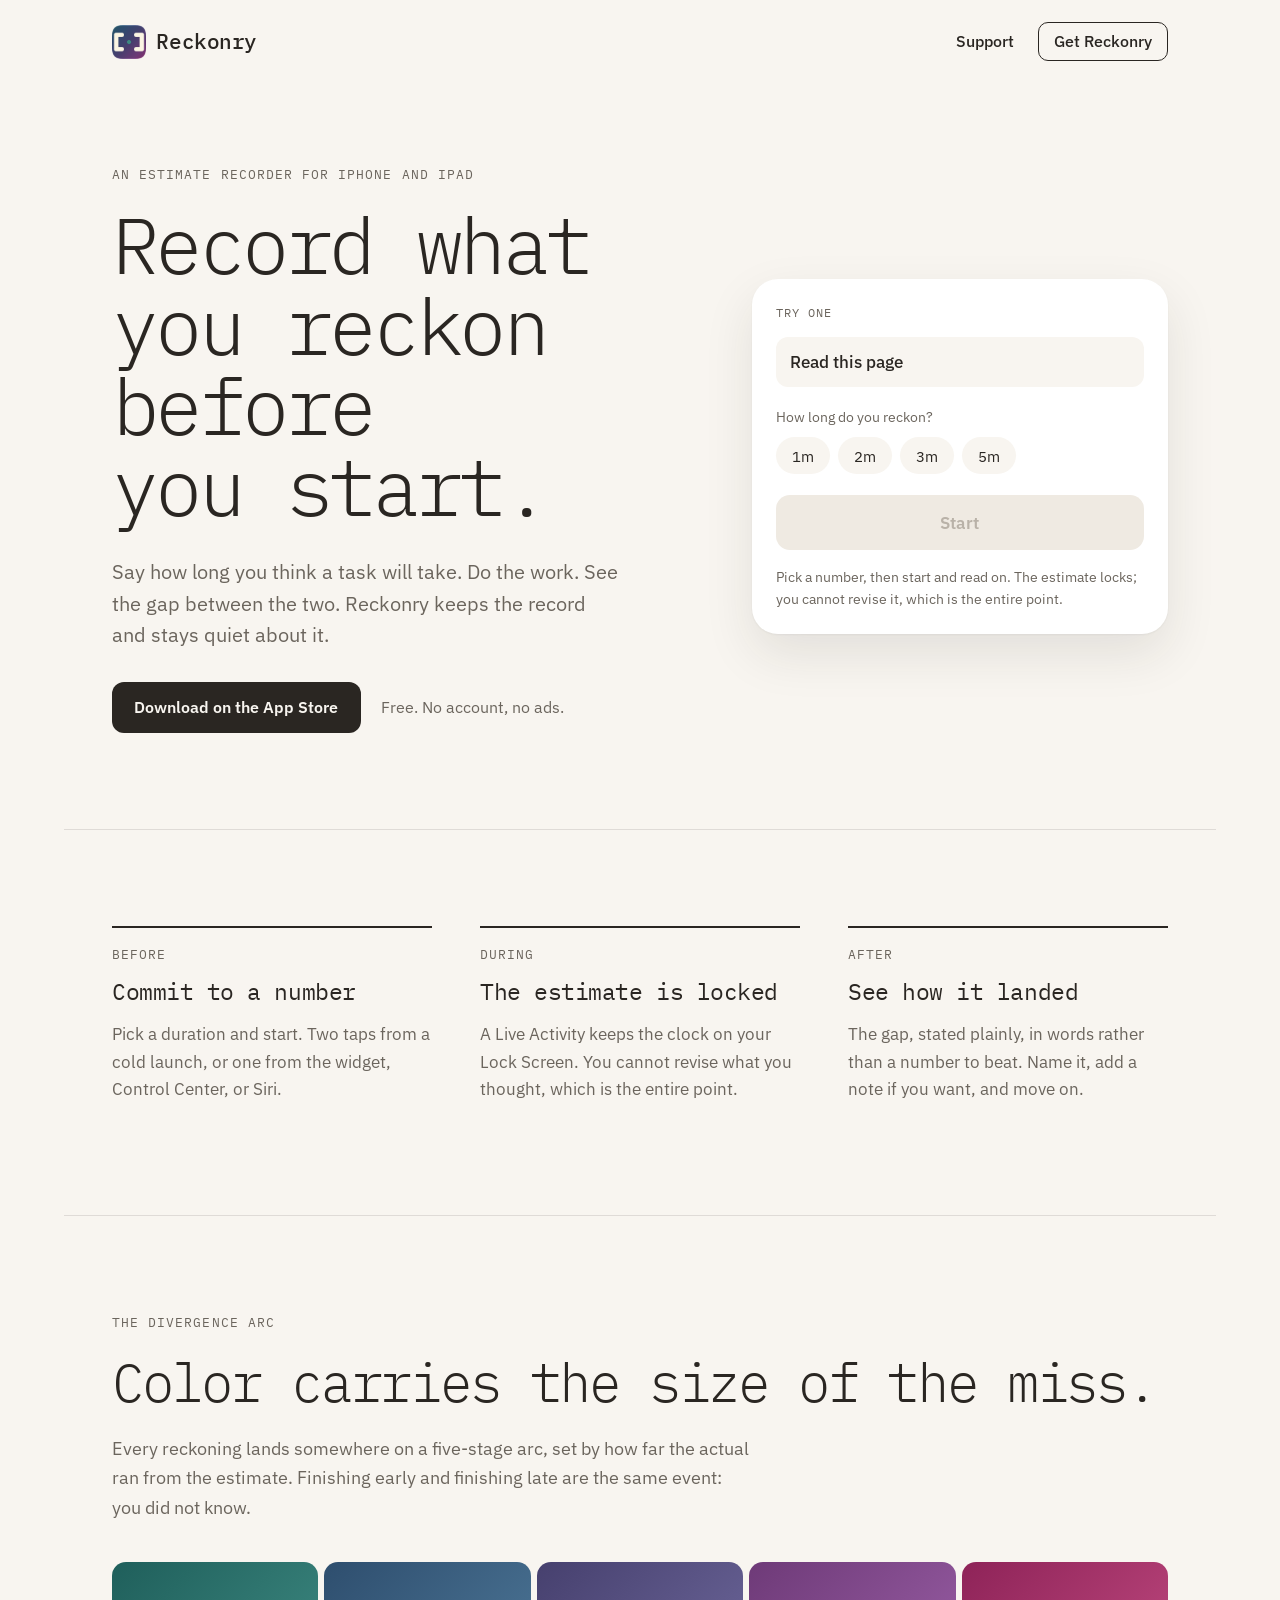
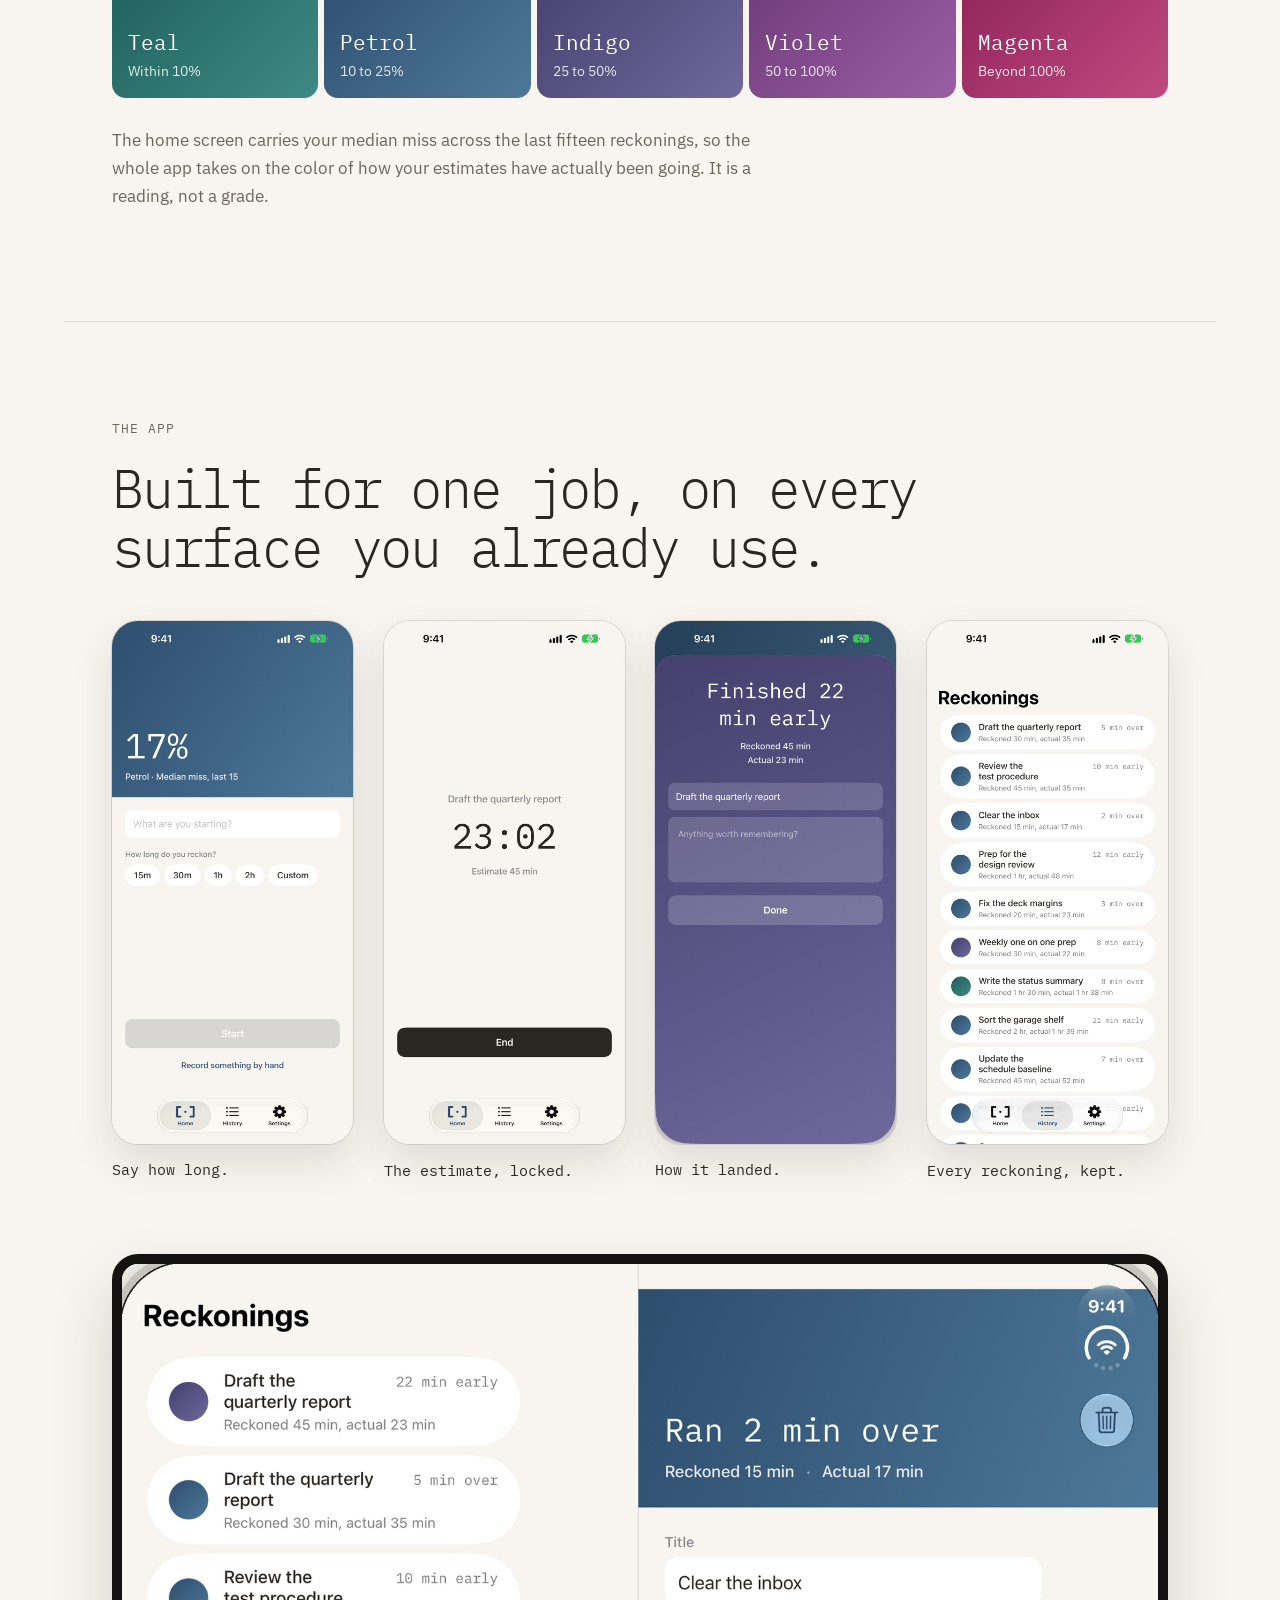
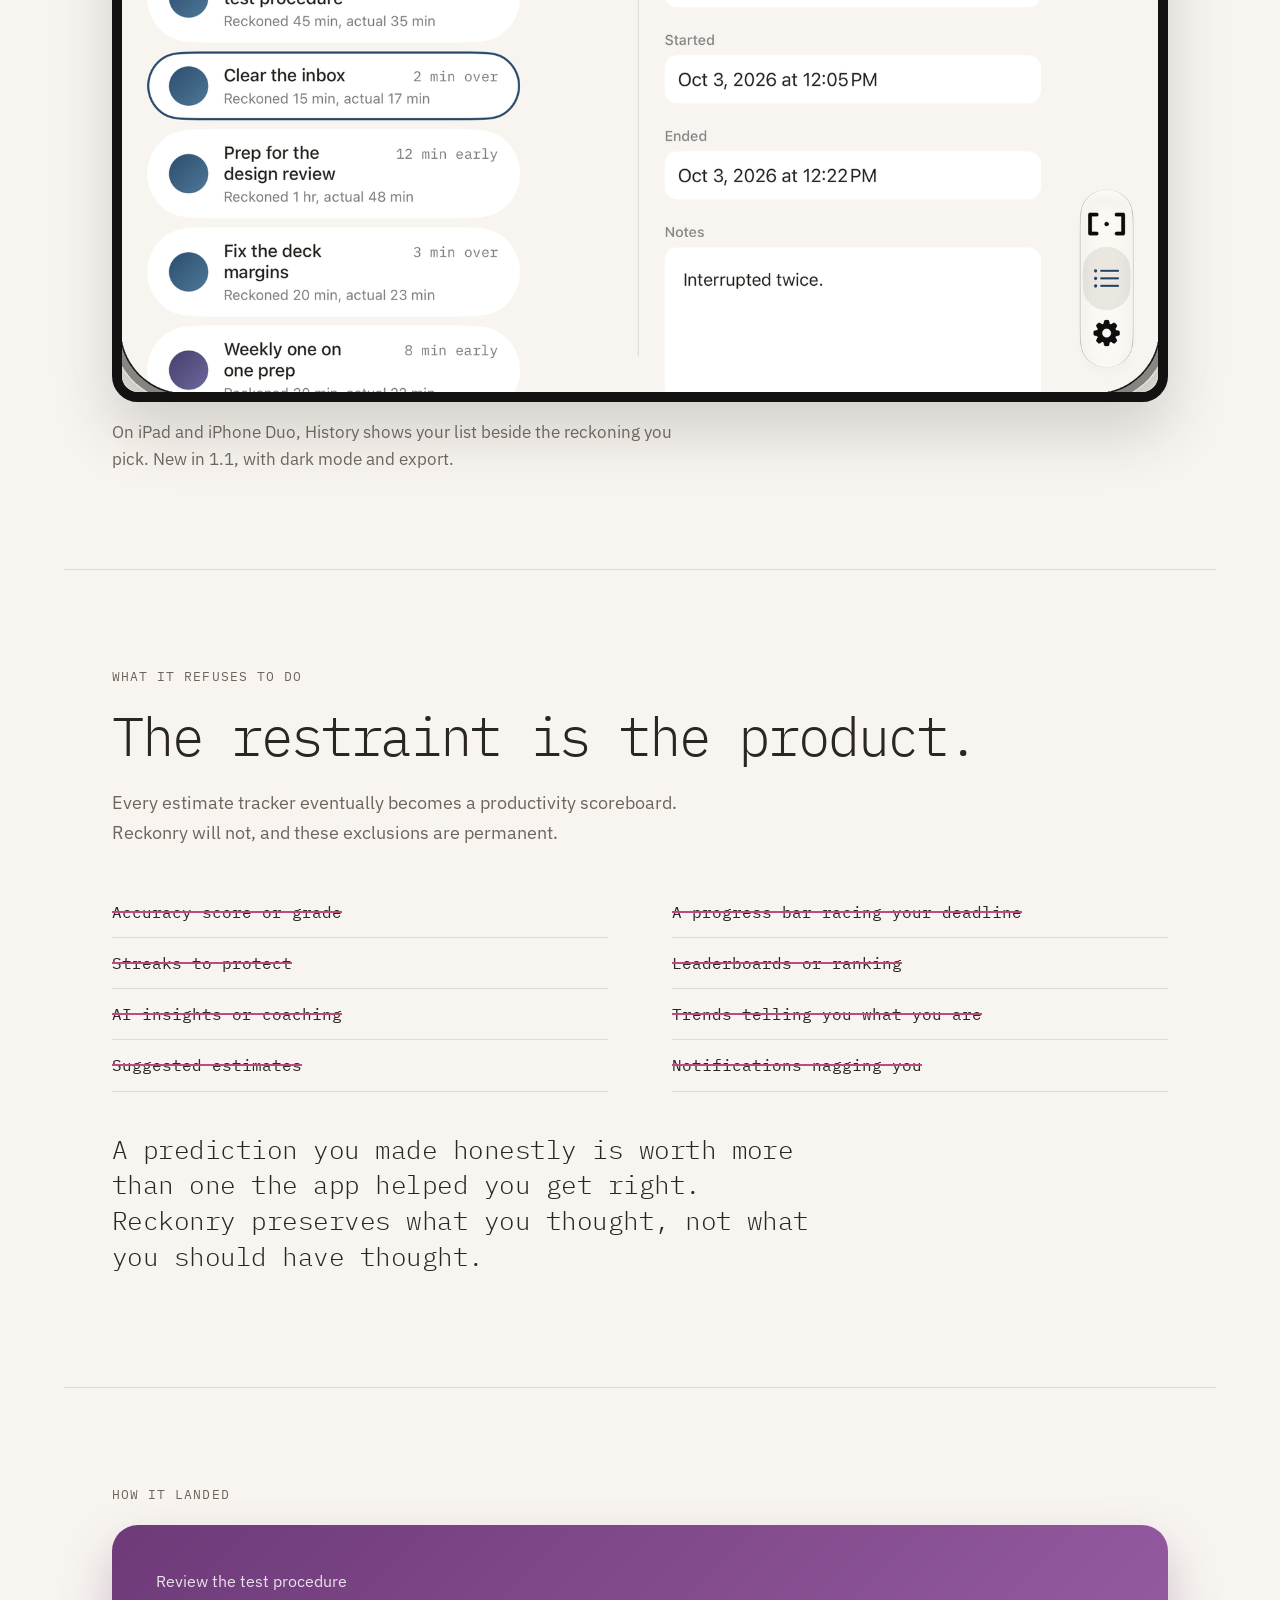
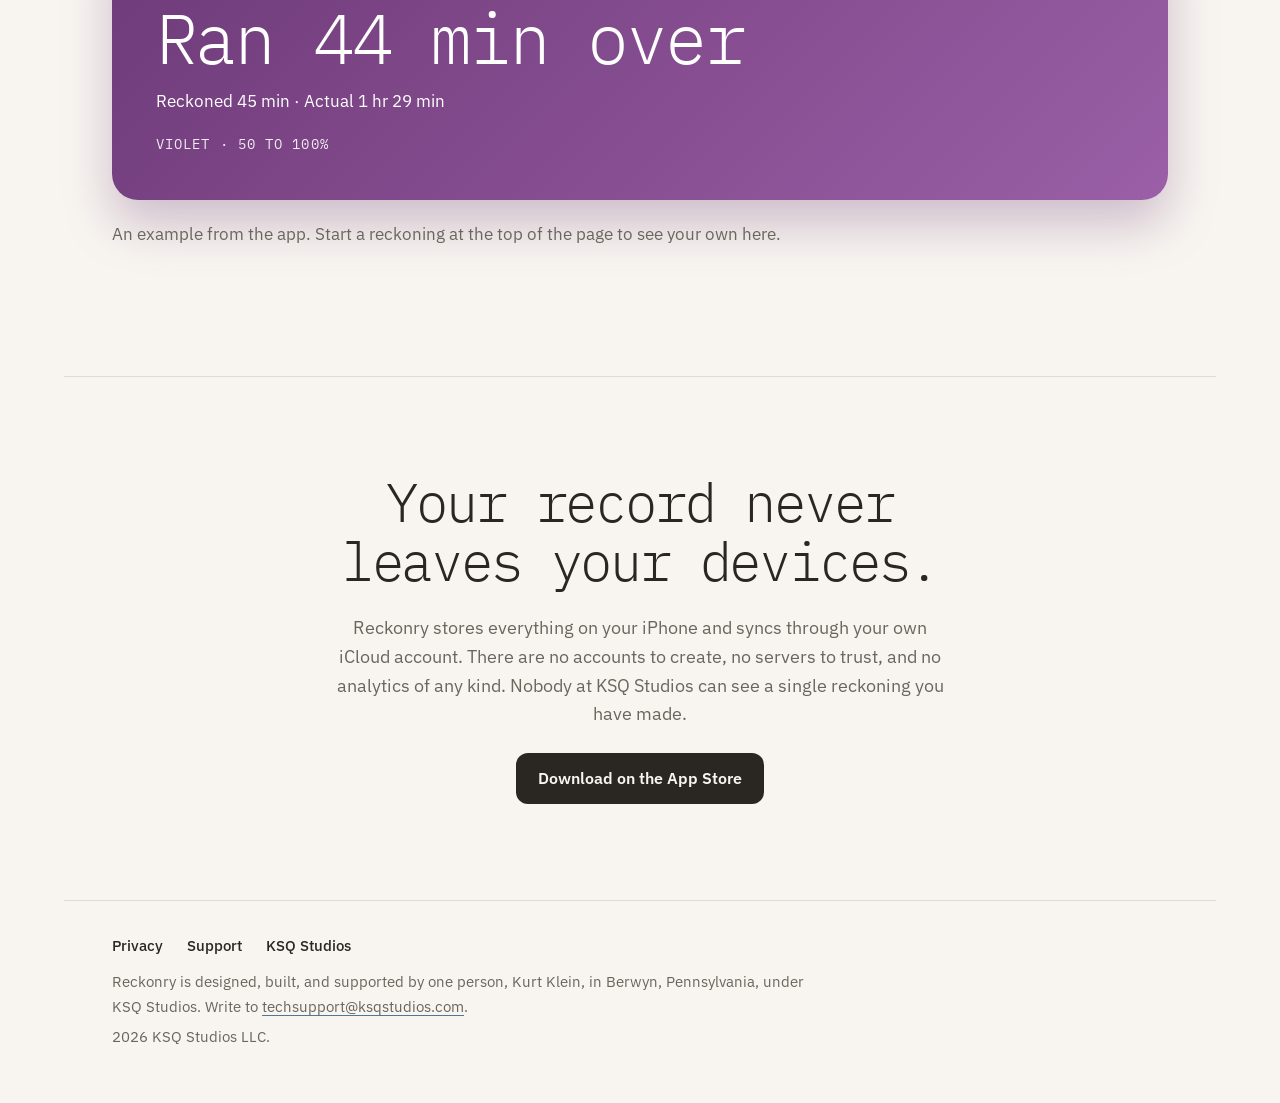
==== commit 0f6e9765: "Home: Reckonry is free" ====
--- a/index.html
+++ b/index.html
@@ -59,7 +59,7 @@
       </p>
       <p class="buy">
         <a class="button" href="https://apps.apple.com/us/app/reckonry/id6803737260" rel="noopener">Download on the App Store</a>
-        <span>$4.99 once.</span>
+        <span>Free. No account, no ads.</span>
       </p>
     </div>
 
